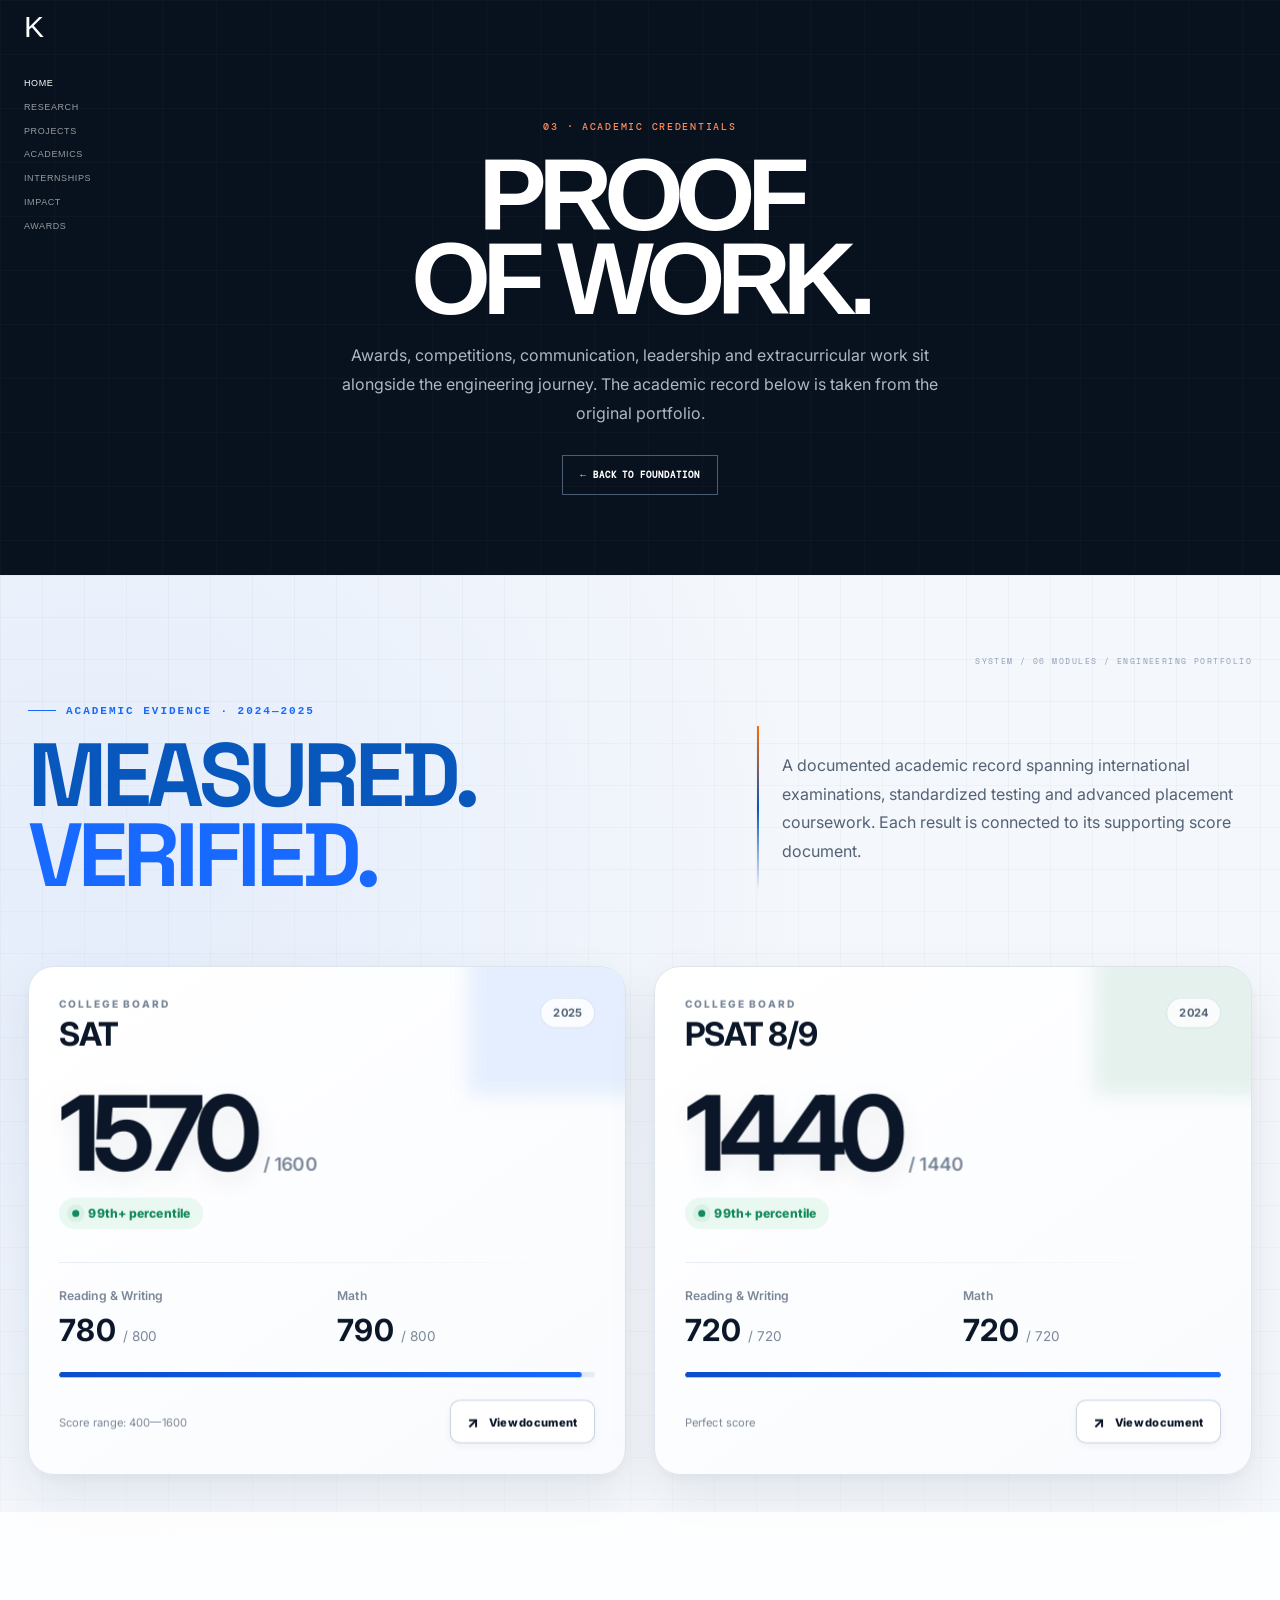
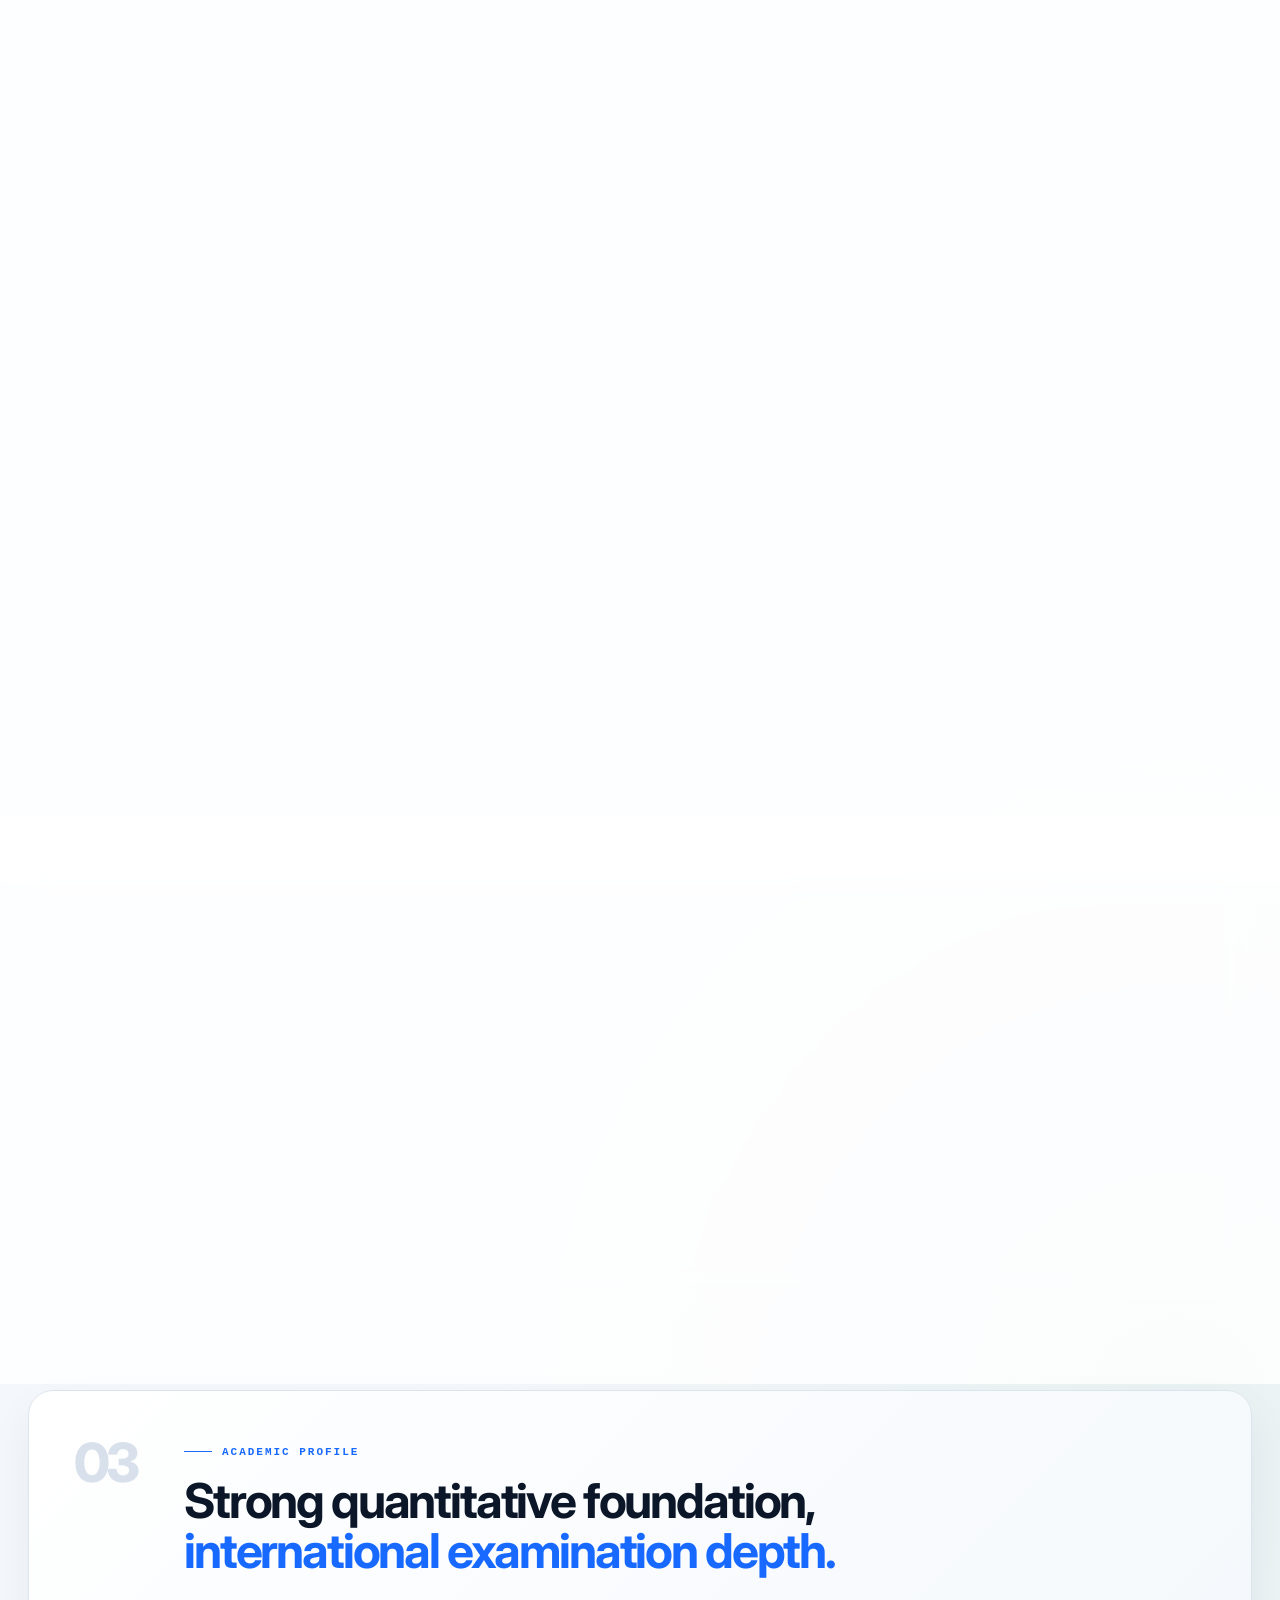
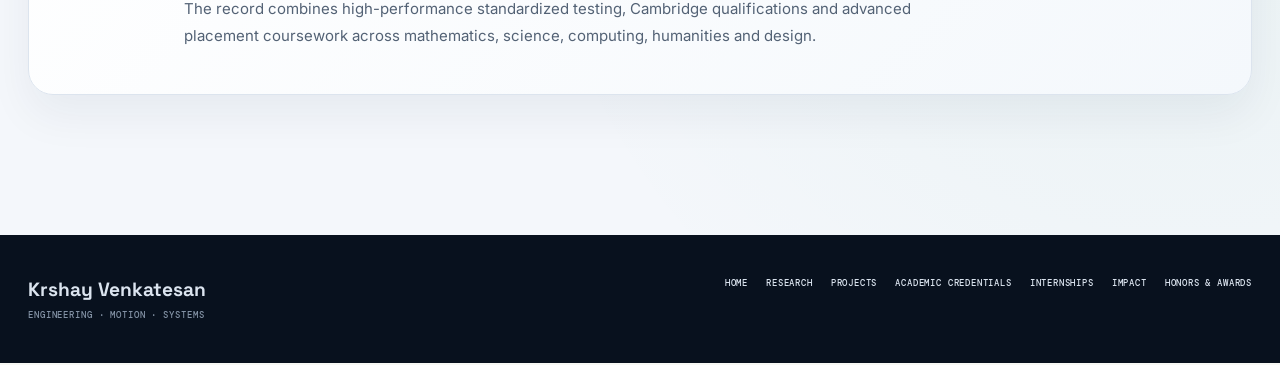
==== academics.html @ c0efdbad "Add files via upload" ====
<!doctype html>
<html lang="en">

<head>
    <meta charset="utf-8">
    <meta name="viewport" content="width=device-width,initial-scale=1">
    <meta name="theme-color" content="#08111e">
    <title>Academic Credentials — Krshay Venkatesan</title>
    <link rel="stylesheet" href="styles.css">
</head>
<style>
    /* =========================================================
   ACADEMIC EVIDENCE — LIGHT THEME ONLY
   Scoped completely to .academic-evidence
========================================================= */

    .academic-evidence {
        --academic-bg: #f4f7fb;
        --academic-surface: #ffffff;
        --academic-surface-2: #f8fafc;
        --academic-border: #dce4ee;
        --academic-border-strong: #c7d3e2;

        --academic-text: #0b1728;
        --academic-text-soft: #536275;
        --academic-text-muted: #7a8798;

        --academic-blue: #1769ff;
        --academic-blue-dark: #0b4dcc;
        --academic-blue-soft: #eaf2ff;

        --academic-green: #138a5b;
        --academic-green-soft: #e9f8f1;

        --academic-shadow:
            0 20px 50px rgba(18, 39, 68, 0.08),
            0 4px 12px rgba(18, 39, 68, 0.04);

        --academic-shadow-hover:
            0 30px 70px rgba(18, 39, 68, 0.14),
            0 10px 24px rgba(18, 39, 68, 0.08);

        position: relative;
        isolation: isolate;
        overflow: hidden;

        background:
            radial-gradient(circle at 8% 10%,
                rgba(23, 105, 255, 0.07),
                transparent 25%),
            radial-gradient(circle at 92% 85%,
                rgba(19, 138, 91, 0.05),
                transparent 25%),
            var(--academic-bg);

        color: var(--academic-text);

        padding: 120px 0 140px;
    }


    /* =========================================================
   BLUEPRINT GRID
========================================================= */

    .academic-evidence::before {
        content: "";
        position: absolute;
        inset: 0;

        background-image:
            linear-gradient(rgba(20, 54, 91, 0.035) 1px,
                transparent 1px),
            linear-gradient(90deg,
                rgba(20, 54, 91, 0.035) 1px,
                transparent 1px);

        background-size: 42px 42px;

        mask-image: linear-gradient(to bottom,
                rgba(0, 0, 0, .9),
                transparent 90%);

        pointer-events: none;
        z-index: -1;
    }


    /* =========================================================
   CONTAINER
========================================================= */

    .academic-evidence .container {
        position: relative;
        z-index: 2;
    }


    /* =========================================================
   SECTION INTRO
========================================================= */

    .academic-evidence .section-intro {
        display: grid;
        grid-template-columns: minmax(0, 1fr) minmax(320px, 0.75fr);
        gap: 70px;

        align-items: end;

        margin-bottom: 70px;
    }

    .academic-evidence .eyebrow {
        display: inline-flex;
        align-items: center;
        gap: 10px;

        margin-bottom: 18px;

        font-size: 11px;
        font-weight: 800;
        letter-spacing: .18em;

        color: var(--academic-blue);
    }

    .academic-evidence .eyebrow::before {
        content: "";
        width: 28px;
        height: 1px;

        background: var(--academic-blue);
    }

    .academic-evidence .section-intro h2 {
        margin: 0;

        color: var(--academic-text);

        font-size: clamp(48px, 7vw, 92px);
        line-height: .9;
        letter-spacing: -.055em;
        font-weight: 800;
    }

    .academic-evidence .section-intro h2 span {
        color: var(--academic-blue);
    }

    .academic-evidence .section-intro>p {
        max-width: 560px;

        margin: 0 0 5px auto;

        color: var(--academic-text-soft);

        font-size: 16px;
        line-height: 1.8;
    }


    /* =========================================================
   FEATURED SCORES
========================================================= */

    .academic-evidence .featured-scores {
        display: grid;
        grid-template-columns: repeat(2, minmax(0, 1fr));
        gap: 28px;

        margin-bottom: 90px;
    }


    /* =========================================================
   SCORE CARD
========================================================= */

    .academic-evidence .score-card {
        position: relative;

        min-height: 440px;
        padding: 34px;

        overflow: hidden;

        background:
            linear-gradient(145deg,
                #ffffff 0%,
                #f9fbfe 100%);

        border: 1px solid var(--academic-border);
        border-radius: 26px;

        box-shadow: var(--academic-shadow);

        transform-style: preserve-3d;

        transition:
            transform .45s cubic-bezier(.2, .8, .2, 1),
            box-shadow .45s ease,
            border-color .3s ease;
    }

    .academic-evidence .score-card:hover {
        transform:
            translateY(-10px) rotateX(2deg) rotateY(-2deg);

        border-color: rgba(23, 105, 255, .35);

        box-shadow: var(--academic-shadow-hover);
    }


    /* =========================================================
   SCORE CARD TOP GLOW
========================================================= */

    .academic-evidence .score-glow {
        position: absolute;

        width: 280px;
        height: 280px;

        top: -150px;
        right: -120px;

        border-radius: 50%;

        background: rgba(23, 105, 255, .10);

        filter: blur(10px);

        pointer-events: none;
    }

    .academic-evidence .score-card--psat .score-glow {
        background: rgba(19, 138, 91, .10);
    }


    /* =========================================================
   SCORE TOP
========================================================= */

    .academic-evidence .score-top {
        position: relative;
        z-index: 2;

        display: flex;
        justify-content: space-between;
        align-items: flex-start;

        margin-bottom: 35px;
    }

    .academic-evidence .score-label {
        display: block;

        margin-bottom: 8px;

        font-size: 10px;
        font-weight: 800;
        letter-spacing: .18em;

        color: var(--academic-text-muted);
    }

    .academic-evidence .score-top h3 {
        margin: 0;

        font-size: 32px;
        line-height: 1;

        letter-spacing: -.04em;

        color: var(--academic-text);
    }

    .academic-evidence .score-year {
        padding: 7px 12px;

        border: 1px solid var(--academic-border);

        border-radius: 999px;

        background: rgba(255, 255, 255, .8);

        color: var(--academic-text-soft);

        font-size: 11px;
        font-weight: 700;
    }


    /* =========================================================
   HERO SCORE
========================================================= */

    .academic-evidence .hero-score {
        display: flex;
        align-items: baseline;
        gap: 8px;

        position: relative;
        z-index: 2;
    }

    .academic-evidence .hero-score strong {
        font-size: clamp(72px, 8vw, 105px);
        line-height: .9;

        letter-spacing: -.07em;

        color: var(--academic-text);

        text-shadow:
            0 8px 25px rgba(18, 39, 68, .08);
    }

    .academic-evidence .hero-score span {
        font-size: 18px;
        font-weight: 600;

        color: var(--academic-text-muted);
    }


    /* =========================================================
   PERCENTILE
========================================================= */

    .academic-evidence .percentile {
        display: inline-flex;
        align-items: center;
        gap: 9px;

        margin-top: 18px;

        padding: 8px 13px;

        border-radius: 999px;

        background: var(--academic-green-soft);

        color: var(--academic-green);

        font-size: 12px;
        font-weight: 800;
    }

    .academic-evidence .pulse-dot {
        width: 7px;
        height: 7px;

        border-radius: 50%;

        background: var(--academic-green);

        box-shadow:
            0 0 0 5px rgba(19, 138, 91, .08);

        animation: academicPulse 2s infinite;
    }

    @keyframes academicPulse {

        0%,
        100% {
            box-shadow:
                0 0 0 4px rgba(19, 138, 91, .08);
        }

        50% {
            box-shadow:
                0 0 0 8px rgba(19, 138, 91, .03);
        }
    }


    /* =========================================================
   DIVIDER
========================================================= */

    .academic-evidence .score-divider {
        height: 1px;

        margin: 32px 0 25px;

        background:
            linear-gradient(90deg,
                var(--academic-border),
                transparent);
    }


    /* =========================================================
   SCORE BREAKDOWN
========================================================= */

    .academic-evidence .score-breakdown {
        display: grid;
        grid-template-columns: repeat(2, 1fr);
        gap: 20px;
    }

    .academic-evidence .metric {
        display: flex;
        align-items: baseline;
        flex-wrap: wrap;
        gap: 7px;
    }

    .academic-evidence .metric span {
        width: 100%;

        margin-bottom: 4px;

        color: var(--academic-text-muted);

        font-size: 12px;
        font-weight: 600;
    }

    .academic-evidence .metric strong {
        font-size: 30px;
        line-height: 1;

        color: var(--academic-text);
    }

    .academic-evidence .metric small {
        color: var(--academic-text-muted);
    }


    /* =========================================================
   PROGRESS
========================================================= */

    .academic-evidence .score-progress {
        height: 5px;

        margin-top: 27px;

        overflow: hidden;

        border-radius: 20px;

        background: #e8edf3;
    }

    .academic-evidence .score-progress span {
        display: block;

        height: 100%;

        border-radius: inherit;

        background:
            linear-gradient(90deg,
                var(--academic-blue-dark),
                var(--academic-blue));

        box-shadow:
            0 0 15px rgba(23, 105, 255, .25);

        transform-origin: left;

        animation: scoreProgress 1.4s cubic-bezier(.2, .8, .2, 1);
    }

    @keyframes scoreProgress {
        from {
            transform: scaleX(0);
        }

        to {
            transform: scaleX(1);
        }
    }


    /* =========================================================
   SCORE FOOTER
========================================================= */

    .academic-evidence .score-footer {
        display: flex;
        align-items: center;
        justify-content: space-between;
        gap: 15px;

        margin-top: 22px;

        color: var(--academic-text-muted);

        font-size: 11px;
    }


    /* =========================================================
   DOCUMENT BUTTON
========================================================= */

    .academic-evidence .document-btn {
        display: inline-flex;
        align-items: center;
        justify-content: center;
        gap: 9px;

        padding: 11px 16px;

        border: 1px solid var(--academic-border-strong);
        border-radius: 10px;

        background: #ffffff;

        color: var(--academic-text);

        text-decoration: none;

        font-size: 11px;
        font-weight: 800;
        letter-spacing: .02em;

        box-shadow:
            0 3px 8px rgba(18, 39, 68, .05);

        transition:
            transform .25s ease,
            background .25s ease,
            color .25s ease,
            border-color .25s ease,
            box-shadow .25s ease;
    }

    .academic-evidence .document-btn:hover {
        transform: translateY(-3px);

        background: var(--academic-blue);

        border-color: var(--academic-blue);

        color: #ffffff;

        box-shadow:
            0 10px 24px rgba(23, 105, 255, .22);
    }

    .academic-evidence .document-btn span {
        font-size: 15px;
    }

    .academic-evidence .document-btn--large {
        padding: 14px 20px;
    }


    /* =========================================================
   ACADEMIC BLOCK
========================================================= */

    .academic-evidence .academic-block {
        margin-top: 70px;

        padding: 42px;

        background: rgba(255, 255, 255, .82);

        border: 1px solid var(--academic-border);

        border-radius: 28px;

        box-shadow:
            0 15px 45px rgba(18, 39, 68, .06);

        backdrop-filter: blur(12px);
    }


    /* =========================================================
   BLOCK HEADING
========================================================= */

    .academic-evidence .block-heading {
        display: flex;
        align-items: center;
        justify-content: space-between;
        gap: 30px;

        margin-bottom: 35px;
    }

    .academic-evidence .block-heading h3 {
        margin: 0;

        color: var(--academic-text);

        font-size: clamp(24px, 3vw, 38px);
        letter-spacing: -.04em;
    }

    .academic-evidence .distinction-badge {
        display: flex;
        align-items: center;
        gap: 10px;

        padding: 10px 15px;

        border-radius: 12px;

        background: #f0f5fb;

        border: 1px solid var(--academic-border);

        color: var(--academic-text);
    }

    .academic-evidence .distinction-badge span {
        color: var(--academic-blue);

        font-size: 10px;
        font-weight: 900;
        letter-spacing: .1em;
    }

    .academic-evidence .distinction-badge strong {
        font-size: 12px;
    }


    /* =========================================================
   IGCSE SUMMARY
========================================================= */

    .academic-evidence .igcse-summary {
        display: grid;
        grid-template-columns: repeat(3, 1fr) auto;
        gap: 15px;

        margin-bottom: 32px;
    }

    .academic-evidence .igcse-stat {
        padding: 22px;

        background: var(--academic-surface-2);

        border: 1px solid var(--academic-border);

        border-radius: 16px;
    }

    .academic-evidence .igcse-stat strong {
        display: block;

        margin-bottom: 6px;

        color: var(--academic-text);

        font-size: 28px;
        letter-spacing: -.04em;
    }

    .academic-evidence .igcse-stat span {
        color: var(--academic-text-muted);

        font-size: 11px;
        font-weight: 700;
    }


    /* =========================================================
   SUBJECT GRID
========================================================= */

    .academic-evidence .subject-grid {
        display: grid;

        grid-template-columns:
            repeat(2, minmax(0, 1fr));

        gap: 13px;
    }


    /* =========================================================
   SUBJECT CARD
========================================================= */

    .academic-evidence .subject-card {
        display: grid;

        grid-template-columns: 42px minmax(0, 1fr) auto;

        align-items: center;

        gap: 18px;

        min-height: 90px;

        padding: 17px 20px;

        background: #ffffff;

        border: 1px solid var(--academic-border);

        border-radius: 15px;

        box-shadow:
            0 4px 12px rgba(18, 39, 68, .035);

        transform-style: preserve-3d;

        transition:
            transform .35s ease,
            border-color .25s ease,
            box-shadow .35s ease;
    }

    .academic-evidence .subject-card:hover {
        transform:
            translateY(-5px) rotateX(2deg);

        border-color: rgba(23, 105, 255, .30);

        box-shadow:
            0 18px 35px rgba(18, 39, 68, .09);
    }

    .academic-evidence .subject-number {
        display: grid;
        place-items: center;

        width: 34px;
        height: 34px;

        border-radius: 10px;

        background: var(--academic-blue-soft);

        color: var(--academic-blue);

        font-size: 10px;
        font-weight: 900;
    }

    .academic-evidence .subject-card small {
        display: block;

        margin-bottom: 4px;

        color: var(--academic-text-muted);

        font-size: 9px;
        font-weight: 700;
        letter-spacing: .1em;
    }

    .academic-evidence .subject-card h4 {
        margin: 0;

        color: var(--academic-text);

        font-size: 14px;
        line-height: 1.35;
    }

    .academic-evidence .subject-card em {
        display: block;

        margin-top: 3px;

        color: var(--academic-text-muted);

        font-size: 10px;
        font-style: normal;
    }

    .academic-evidence .subject-result {
        text-align: right;
    }

    .academic-evidence .subject-result strong {
        display: block;

        color: var(--academic-text);

        font-size: 25px;
        line-height: 1;
    }

    .academic-evidence .subject-result span {
        display: block;

        margin-top: 5px;

        color: var(--academic-green);

        font-size: 11px;
        font-weight: 800;
    }


    /* =========================================================
   IGCSE NOTE
========================================================= */

    .academic-evidence .igcse-note {
        display: flex;
        align-items: center;
        gap: 15px;

        margin-top: 25px;
        padding: 17px 20px;

        border-radius: 14px;

        background: #f4f8fc;

        border: 1px solid var(--academic-border);
    }

    .academic-evidence .igcse-note>span {
        display: grid;
        place-items: center;

        flex: 0 0 30px;

        width: 30px;
        height: 30px;

        border-radius: 50%;

        background: var(--academic-blue);

        color: #ffffff;

        font-weight: 800;
    }

    .academic-evidence .igcse-note p {
        margin: 0;

        color: var(--academic-text-soft);

        font-size: 12px;
        line-height: 1.6;
    }


    /* =========================================================
   AP GRID
========================================================= */

    .academic-evidence .ap-grid {
        display: grid;

        grid-template-columns:
            repeat(3, minmax(0, 1fr));

        gap: 15px;
    }


    /* =========================================================
   AP CARD
========================================================= */

    .academic-evidence .ap-card {
        position: relative;

        display: grid;

        grid-template-columns: 55px 1fr auto;

        align-items: center;

        gap: 15px;

        padding: 22px;

        min-height: 115px;

        background: #ffffff;

        border: 1px solid var(--academic-border);

        border-radius: 17px;

        box-shadow:
            0 6px 15px rgba(18, 39, 68, .04);

        transition:
            transform .35s ease,
            box-shadow .35s ease;
    }

    .academic-evidence .ap-card:hover {
        transform: translateY(-6px);

        box-shadow:
            0 20px 35px rgba(18, 39, 68, .10);
    }

    .academic-evidence .ap-year {
        color: var(--academic-blue);

        font-size: 11px;
        font-weight: 900;
    }

    .academic-evidence .ap-info h4 {
        margin: 0 0 5px;

        color: var(--academic-text);

        font-size: 15px;
    }

    .academic-evidence .ap-info span {
        color: var(--academic-text-muted);

        font-size: 10px;
    }

    .academic-evidence .ap-score {
        display: grid;
        place-items: center;

        width: 48px;
        height: 48px;

        border-radius: 14px;

        background:
            linear-gradient(145deg,
                #edf4ff,
                #ffffff);

        border: 1px solid #d4e2f5;

        color: var(--academic-blue);

        font-size: 24px;

        box-shadow:
            0 6px 15px rgba(23, 105, 255, .08);
    }


    /* =========================================================
   AP SCHOLAR
========================================================= */

    .academic-evidence .ap-scholar {
        display: flex;
        align-items: center;
        gap: 17px;

        margin-top: 22px;
        padding: 20px 22px;

        border-radius: 16px;

        background:
            linear-gradient(90deg,
                #f0f7ff,
                #ffffff);

        border: 1px solid #d8e5f4;
    }

    .academic-evidence .award-icon {
        display: grid;
        place-items: center;

        width: 45px;
        height: 45px;

        border-radius: 13px;

        background: var(--academic-blue);

        color: #ffffff;

        font-size: 20px;

        box-shadow:
            0 8px 20px rgba(23, 105, 255, .20);
    }

    .academic-evidence .ap-scholar div:nth-child(2) {
        flex: 1;
    }

    .academic-evidence .ap-scholar div:nth-child(2) span {
        display: block;

        margin-bottom: 3px;

        color: var(--academic-text-muted);

        font-size: 9px;
        font-weight: 800;
        letter-spacing: .12em;
    }

    .academic-evidence .ap-scholar div:nth-child(2) strong {
        color: var(--academic-text);

        font-size: 17px;
    }


    /* =========================================================
   ACADEMIC PROFILE
========================================================= */

    .academic-evidence .academic-profile {
        display: grid;

        grid-template-columns: 80px 1fr;

        gap: 30px;

        margin-top: 90px;

        padding: 45px;

        background:
            linear-gradient(135deg,
                #ffffff,
                #f4f8fc);

        border: 1px solid var(--academic-border);

        border-radius: 25px;

        box-shadow:
            0 20px 45px rgba(18, 39, 68, .06);
    }

    .academic-evidence .profile-number {
        font-size: 54px;
        line-height: 1;

        font-weight: 800;

        color: #d8e1eb;

        letter-spacing: -.08em;
    }

    .academic-evidence .academic-profile h3 {
        max-width: 800px;

        margin: 0 0 18px;

        color: var(--academic-text);

        font-size: clamp(27px, 4vw, 48px);

        line-height: 1.05;

        letter-spacing: -.045em;
    }

    .academic-evidence .academic-profile h3 span {
        color: var(--academic-blue);
    }

    .academic-evidence .academic-profile p {
        max-width: 760px;

        margin: 0;

        color: var(--academic-text-soft);

        font-size: 15px;
        line-height: 1.8;
    }


    /* =========================================================
   3D TILT SUPPORT
========================================================= */

    .academic-evidence .tilt-card {
        transform-style: preserve-3d;
        perspective: 1000px;
    }

    .academic-evidence .tilt-card>* {
        transform: translateZ(15px);
    }


    /* =========================================================
   REVEAL ANIMATION
========================================================= */

    .academic-evidence .reveal {
        opacity: 0;

        transform:
            translateY(25px);

        transition:
            opacity .7s ease,
            transform .7s cubic-bezier(.2, .8, .2, 1);
    }

    .academic-evidence .reveal.show {
        opacity: 1;

        transform:
            translateY(0);
    }


    /* =========================================================
   TABLET
========================================================= */

    @media (max-width: 1000px) {

        .academic-evidence {
            padding: 90px 0 100px;
        }

        .academic-evidence .section-intro {
            grid-template-columns: 1fr;
            gap: 25px;
        }

        .academic-evidence .section-intro>p {
            margin-left: 0;
        }

        .academic-evidence .featured-scores {
            grid-template-columns: 1fr;
        }

        .academic-evidence .igcse-summary {
            grid-template-columns: repeat(2, 1fr);
        }

        .academic-evidence .igcse-summary .document-btn {
            grid-column: 1 / -1;
            width: fit-content;
        }

        .academic-evidence .ap-grid {
            grid-template-columns: 1fr;
        }
    }


    /* =========================================================
   MOBILE
========================================================= */

    @media (max-width: 680px) {

        .academic-evidence {
            padding: 70px 0 80px;
        }

        .academic-evidence .section-intro {
            margin-bottom: 45px;
        }

        .academic-evidence .section-intro h2 {
            font-size: 52px;
        }

        .academic-evidence .section-intro>p {
            font-size: 14px;
            line-height: 1.7;
        }

        .academic-evidence .score-card {
            min-height: auto;

            padding: 25px;

            border-radius: 20px;
        }

        .academic-evidence .hero-score strong {
            font-size: 72px;
        }

        .academic-evidence .score-breakdown {
            gap: 10px;
        }

        .academic-evidence .metric strong {
            font-size: 25px;
        }

        .academic-evidence .score-footer {
            align-items: flex-start;
            flex-direction: column;
        }

        .academic-evidence .document-btn {
            width: 100%;
        }

        .academic-evidence .academic-block {
            padding: 25px 18px;

            border-radius: 20px;
        }

        .academic-evidence .block-heading {
            align-items: flex-start;
            flex-direction: column;
            gap: 18px;
        }

        .academic-evidence .igcse-summary {
            grid-template-columns: 1fr;
        }

        .academic-evidence .igcse-summary .document-btn {
            grid-column: auto;

            width: 100%;
        }

        .academic-evidence .subject-grid {
            grid-template-columns: 1fr;
        }

        .academic-evidence .subject-card {
            grid-template-columns: 35px 1fr auto;

            gap: 12px;

            padding: 14px;
        }

        .academic-evidence .subject-card h4 {
            font-size: 13px;
        }

        .academic-evidence .ap-card {
            grid-template-columns: 45px 1fr auto;

            padding: 17px;
        }

        .academic-evidence .ap-scholar {
            align-items: flex-start;
            flex-wrap: wrap;
        }

        .academic-evidence .ap-scholar .document-btn {
            width: 100%;
        }

        .academic-evidence .academic-profile {
            grid-template-columns: 1fr;

            gap: 15px;

            margin-top: 60px;

            padding: 28px 22px;
        }

        .academic-evidence .profile-number {
            font-size: 38px;
        }

        .academic-evidence .academic-profile h3 {
            font-size: 30px;
        }
    }


    /* =========================================================
   ACCESSIBILITY
========================================================= */

    @media (prefers-reduced-motion: reduce) {

        .academic-evidence *,
        .academic-evidence *::before,
        .academic-evidence *::after {
            animation-duration: .01ms !important;
            animation-iteration-count: 1 !important;
            transition-duration: .01ms !important;
        }

        .academic-evidence .reveal {
            opacity: 1;
            transform: none;
        }
    }
</style>

<body>
    <header class="site-header">

        <div class="header-inner">

            <!-- BRAND -->
            <a class="brand" href="index.html">

                <span class="brand-mark">
                    K
                </span>

                <span class="brand-divider"></span>

                <span class="brand-info">
                    <strong>Krshay Venkatesan</strong>
                    <small>Engineering · Motion · Systems</small>
                </span>

            </a>


            <!-- NAVIGATION -->
            <nav class="main-nav">

                <a href="index.html" class="active">
                    Home
                </a>

                <a href="research.html">
                    Research
                </a>

                <a href="projects.html">
                    Projects
                </a>

                <a href="academics.html">
                    Academics
                </a>

                <a href="internships.html">
                    Internships
                </a>

                <a href="impact.html">
                    Impact
                </a>

                <a href="awards.html">
                    Awards
                </a>

            </nav>


            <!-- HEADER ACTION -->
            <div class="header-actions">

                <a href="Krshay_Venkatesan_CV.pdf" target="_blank" class="resume-btn">

                    <span>Resume</span>
                    <strong>↗</strong>

                </a>

                <button class="menu-toggle" aria-label="Open navigation"
                    onclick="document.body.classList.toggle('menu-open')">

                    <span></span>
                    <span></span>
                    <span></span>

                </button>

            </div>

        </div>

    </header>
    <main>
        <section class="page-hero">
            <div class="container" style="max-width: 900px; text-align: center; margin-top: -25px;">
                <div class="page-kicker">03 · Academic Credentials</div>
                <h1>Proof<br>of work.</h1>
                <br>
                <p style="max-width: 600px; margin: 0 auto;">Awards, competitions, communication, leadership and extracurricular work sit alongside the
                    engineering journey. The academic record below is taken from the original portfolio.</p><a
                    class="btn back" href="index.html">← Back to foundation</a>
            </div>
        </section>
        <section class="content-section academic-evidence">
            <div class="container">

                <div class="section-intro reveal">
                    <div>
                        <span class="eyebrow">ACADEMIC EVIDENCE · 2024—2025</span>
                        <h2>Measured.<br><span>Verified.</span></h2>
                    </div>

                    <p>
                        A documented academic record spanning international examinations,
                        standardized testing and advanced placement coursework.
                        Each result is connected to its supporting score document.
                    </p>
                </div>


                <!-- =========================================
             FEATURED SCORES
        ========================================== -->

                <div class="featured-scores">

                    <!-- SAT -->
                    <article class="score-card score-card--sat tilt-card reveal">

                        <div class="score-glow"></div>

                        <div class="score-top">
                            <div>
                                <span class="score-label">COLLEGE BOARD</span>
                                <h3>SAT</h3>
                            </div>

                            <span class="score-year">2025</span>
                        </div>

                        <div class="hero-score">
                            <strong>1570</strong>
                            <span>/ 1600</span>
                        </div>

                        <div class="percentile">
                            <span class="pulse-dot"></span>
                            99th+ percentile
                        </div>

                        <div class="score-divider"></div>

                        <div class="score-breakdown">

                            <div class="metric">
                                <span>Reading & Writing</span>
                                <strong>780</strong>
                                <small>/ 800</small>
                            </div>

                            <div class="metric">
                                <span>Math</span>
                                <strong>790</strong>
                                <small>/ 800</small>
                            </div>

                        </div>

                        <div class="score-progress">
                            <span style="width:97.5%"></span>
                        </div>

                        <div class="score-footer">
                            <span>Score range: 400—1600</span>

                            <a href="documents/sat-score-report.pdf" target="_blank" class="document-btn">
                                <span>↗</span>
                                View document
                            </a>
                        </div>

                    </article>


                    <!-- PSAT -->
                    <article class="score-card score-card--psat tilt-card reveal">

                        <div class="score-glow"></div>

                        <div class="score-top">
                            <div>
                                <span class="score-label">COLLEGE BOARD</span>
                                <h3>PSAT 8/9</h3>
                            </div>

                            <span class="score-year">2024</span>
                        </div>

                        <div class="hero-score">
                            <strong>1440</strong>
                            <span>/ 1440</span>
                        </div>

                        <div class="percentile">
                            <span class="pulse-dot"></span>
                            99th+ percentile
                        </div>

                        <div class="score-divider"></div>

                        <div class="score-breakdown">

                            <div class="metric">
                                <span>Reading & Writing</span>
                                <strong>720</strong>
                                <small>/ 720</small>
                            </div>

                            <div class="metric">
                                <span>Math</span>
                                <strong>720</strong>
                                <small>/ 720</small>
                            </div>

                        </div>

                        <div class="score-progress">
                            <span style="width:100%"></span>
                        </div>

                        <div class="score-footer">
                            <span>Perfect score</span>

                            <a href="documents/psat-score-report.pdf" target="_blank" class="document-btn">
                                <span>↗</span>
                                View document
                            </a>
                        </div>

                    </article>

                </div>


                <!-- =========================================
             IGCSE
        ========================================== -->

                <div class="academic-block reveal">

                    <div class="block-heading">

                        <div>
                            <span class="eyebrow">CAMBRIDGE IGCSE</span>
                            <h3>International General Certificate</h3>
                        </div>

                        <div class="distinction-badge">
                            <span>ICE</span>
                            <strong>Distinction</strong>
                        </div>

                    </div>


                    <div class="igcse-summary">

                        <div class="igcse-stat">
                            <strong data-count="9">0</strong>
                            <span>A* grades</span>
                        </div>

                        <div class="igcse-stat">
                            <strong>92—99%</strong>
                            <span>Uniform marks</span>
                        </div>

                        <div class="igcse-stat">
                            <strong>A*</strong>
                            <span>Highest grade</span>
                        </div>

                        <a href="documents/igcse-statement-of-results.pdf" target="_blank"
                            class="document-btn document-btn--large">
                            <span>▣</span>
                            Open IGCSE documents
                        </a>

                    </div>


                    <div class="subject-grid">

                        <div class="subject-card tilt-card">
                            <span class="subject-number">01</span>
                            <div>
                                <small>0549</small>
                                <h4>Hindi as a Second Language</h4>
                            </div>
                            <div class="subject-result">
                                <strong>A*</strong>
                                <span>92%</span>
                            </div>
                        </div>


                        <div class="subject-card tilt-card">
                            <span class="subject-number">02</span>
                            <div>
                                <small>IGCSE</small>
                                <h4>First Language English</h4>
                            </div>
                            <div class="subject-result">
                                <strong>A*</strong>
                                <span>96%</span>
                            </div>
                        </div>


                        <div class="subject-card tilt-card">
                            <span class="subject-number">03</span>
                            <div>
                                <small>IGCSE</small>
                                <h4>History</h4>
                            </div>
                            <div class="subject-result">
                                <strong>A*</strong>
                                <span>95%</span>
                            </div>
                        </div>


                        <div class="subject-card tilt-card">
                            <span class="subject-number">04</span>
                            <div>
                                <small>IGCSE</small>
                                <h4>Economics</h4>
                            </div>
                            <div class="subject-result">
                                <strong>A*</strong>
                                <span>96%</span>
                            </div>
                        </div>


                        <div class="subject-card tilt-card">
                            <span class="subject-number">05</span>
                            <div>
                                <small>IGCSE</small>
                                <h4>Co-ordinated Sciences</h4>
                                <em>Double Award</em>
                            </div>
                            <div class="subject-result">
                                <strong>A*</strong>
                                <span>97%</span>
                            </div>
                        </div>


                        <div class="subject-card tilt-card">
                            <span class="subject-number">06</span>
                            <div>
                                <small>IGCSE</small>
                                <h4>Additional Mathematics</h4>
                            </div>
                            <div class="subject-result">
                                <strong>A*</strong>
                                <span>99%</span>
                            </div>
                        </div>


                        <div class="subject-card tilt-card">
                            <span class="subject-number">07</span>
                            <div>
                                <small>IGCSE</small>
                                <h4>Cambridge International Mathematics</h4>
                            </div>
                            <div class="subject-result">
                                <strong>A*</strong>
                                <span>97%</span>
                            </div>
                        </div>


                        <div class="subject-card tilt-card">
                            <span class="subject-number">08</span>
                            <div>
                                <small>IGCSE</small>
                                <h4>Design & Technology</h4>
                            </div>
                            <div class="subject-result">
                                <strong>A*</strong>
                                <span>93%</span>
                            </div>
                        </div>

                    </div>

                    <div class="igcse-note">
                        <span>+</span>
                        <p>
                            The supplied Cambridge Statement of Results records an
                            <strong>ICE Award Result: Distinction</strong>.
                        </p>
                    </div>

                </div>


                <!-- =========================================
             AP
        ========================================== -->

                <div class="academic-block ap-block reveal">

                    <div class="block-heading">

                        <div>
                            <span class="eyebrow">ADVANCED PLACEMENT</span>
                            <h3>College-level coursework</h3>
                        </div>

                        <a href="documents/ap-score-report.pdf" target="_blank" class="document-btn">
                            <span>↗</span>
                            View AP document
                        </a>

                    </div>


                    <div class="ap-grid">

                        <div class="ap-card tilt-card">

                            <div class="ap-year">2025</div>

                            <div class="ap-info">
                                <h4>Calculus BC</h4>
                                <span>AB Subscore: 5</span>
                            </div>

                            <strong class="ap-score">5</strong>

                        </div>


                        <div class="ap-card tilt-card">

                            <div class="ap-year">2024</div>

                            <div class="ap-info">
                                <h4>Computer Science A</h4>
                                <span>College Board AP</span>
                            </div>

                            <strong class="ap-score">5</strong>

                        </div>


                        <div class="ap-card tilt-card">

                            <div class="ap-year">2024</div>

                            <div class="ap-info">
                                <h4>Precalculus</h4>
                                <span>College Board AP</span>
                            </div>

                            <strong class="ap-score">4</strong>

                        </div>

                    </div>


                    <div class="ap-scholar">

                        <div class="award-icon">✦</div>

                        <div>
                            <span>2025 AWARD</span>
                            <strong>AP Scholar</strong>
                        </div>

                        <a href="documents/ap-score-report.pdf" target="_blank" class="document-btn">
                            View evidence ↗
                        </a>

                    </div>

                </div>


                <!-- =========================================
             ACADEMIC PROFILE
        ========================================== -->

                <div class="academic-profile reveal">

                    <div class="profile-number">03</div>

                    <div>
                        <span class="eyebrow">ACADEMIC PROFILE</span>

                        <h3>
                            Strong quantitative foundation,
                            <span>international examination depth.</span>
                        </h3>

                        <p>
                            The record combines high-performance standardized testing,
                            Cambridge qualifications and advanced placement coursework
                            across mathematics, science, computing, humanities and design.
                        </p>
                    </div>

                </div>

            </div>
        </section>
    </main>
    <footer class="site-footer">
        <div class="container footer-grid">
            <div>
                <div class="footer-title">Krshay Venkatesan</div>
                <div class="footer-meta">Engineering · Motion · Systems</div>
            </div>
            <div class="footer-links"><a href="index.html">Home</a><a href="research.html">Research</a><a
                    href="projects.html">Projects</a><a href="academics.html">Academic Credentials</a><a
                    href="internships.html">Internships</a><a href="impact.html">Impact</a><a href="awards.html">Honors
                    & Awards</a></div>
        </div>
    </footer>
    <script>
        document.addEventListener("DOMContentLoaded", () => {

            /* =========================================
               REVEAL ON SCROLL
            ========================================== */

            const observer = new IntersectionObserver(
                entries => {
                    entries.forEach(entry => {
                        if (entry.isIntersecting) {
                            entry.target.classList.add("show");
                            observer.unobserve(entry.target);
                        }
                    });
                },
                {
                    threshold: 0.08
                }
            );

            document
                .querySelectorAll(".reveal")
                .forEach(element => observer.observe(element));


            /* =========================================
               3D CARD TILT
            ========================================== */

            document.querySelectorAll(".tilt-card").forEach(card => {

                card.addEventListener("mousemove", event => {

                    const rect = card.getBoundingClientRect();

                    const x = event.clientX - rect.left;
                    const y = event.clientY - rect.top;

                    const centerX = rect.width / 2;
                    const centerY = rect.height / 2;

                    const rotateX =
                        ((y - centerY) / centerY) * -4;

                    const rotateY =
                        ((x - centerX) / centerX) * 4;

                    card.style.transform = `
                perspective(1000px)
                rotateX(${rotateX}deg)
                rotateY(${rotateY}deg)
                translateZ(5px)
            `;
                });

                card.addEventListener("mouseleave", () => {

                    card.style.transform = `
                perspective(1000px)
                rotateX(0deg)
                rotateY(0deg)
                translateZ(0)
            `;
                });

            });


            /* =========================================
               NUMBER COUNTER
            ========================================== */

            document.querySelectorAll("[data-count]").forEach(counter => {

                const target = Number(counter.dataset.count);

                let started = false;

                const runCounter = () => {

                    if (started) return;

                    started = true;

                    let current = 0;

                    const duration = 900;
                    const start = performance.now();

                    const update = now => {

                        const progress =
                            Math.min((now - start) / duration, 1);

                        const eased =
                            1 - Math.pow(1 - progress, 3);

                        current =
                            Math.floor(target * eased);

                        counter.textContent = current;

                        if (progress < 1) {
                            requestAnimationFrame(update);
                        } else {
                            counter.textContent = target;
                        }
                    };

                    requestAnimationFrame(update);
                };

                const counterObserver =
                    new IntersectionObserver(entries => {

                        entries.forEach(entry => {

                            if (entry.isIntersecting) {
                                runCounter();
                                counterObserver.disconnect();
                            }

                        });

                    });

                counterObserver.observe(counter);
            });


            /* =========================================
               DOCUMENT BUTTON MICRO INTERACTION
            ========================================== */

            document.querySelectorAll(".document-btn").forEach(button => {

                button.addEventListener("mouseenter", () => {
                    button.style.transform =
                        "translateY(-2px) scale(1.02)";
                });

                button.addEventListener("mouseleave", () => {
                    button.style.transform =
                        "translateY(0) scale(1)";
                });

            });

        });
    </script>
    <script src="header.js"></script>
</body>

</html>
---- styles.css ----
@import url('https://fonts.googleapis.com/css2?family=Caveat:wght@500;600&family=DM+Mono:wght@400;500&family=Inter:wght@400;500;600;700;800&family=Space+Grotesk:wght@500;600;700&display=swap');
@import url('https://fonts.googleapis.com/css2?family=Space+Mono&family=Syncopate:wght@700&display=swap');

:root {
    --ink: #0b1728;
    --blue: #1547a8;
    --blue2: #2b6bd8;
    --paper: #f7f8f4;
    --grid: #dbe5f2;
    --orange: #e85a20;
    --muted: #66758a;
    --line: #c7d3e2;
    --max: 1320px;
    --mono: 'DM Mono', monospace;
    --display: 'Space Grotesk', sans-serif;
    --sans: 'Inter', sans-serif;
    --hand: 'Caveat', cursive;
    --bp-blue: #0047ab;
    --bp-soft: #f0f7ff;
    --bp-grid: rgba(0, 71, 171, 0.1);
}

* {
    box-sizing: border-box;
    margin: 0;
    padding: 0
}

html {
    scroll-behavior: smooth
}

body {
    font-family: var(--sans);
    background: var(--paper);
    color: var(--ink);
    overflow-x: hidden
}

a {
    color: inherit;
    text-decoration: none
}

img {
    max-width: 100%;
    display: block
}

.container {
    width: min(var(--max), calc(100% - 56px));
    margin: auto
}

.mono {
    font-family: var(--mono)
}

.hand {
    font-family: var(--hand)
}

body:before {
    content: '';
    position: fixed;
    inset: 0;
    pointer-events: none;
    opacity: .35;
    background-image: linear-gradient(rgba(21, 71, 168, .035) 1px, transparent 1px), linear-gradient(90deg, rgba(21, 71, 168, .035) 1px, transparent 1px);
    background-size: 32px 32px;
    z-index: -1
}

.nav {
    position: fixed;
    z-index: 50;
    left: 0;
    right: 0;
    top: 0;
    height: 74px;
    display: flex;
    align-items: center;
    justify-content: space-between;
    padding: 0 28px;
    background: rgba(247, 248, 244, .86);
    backdrop-filter: blur(16px);
    border-bottom: 1px solid #cbd6e3
}

.brand {
    display: flex;
    align-items: center;
    gap: 13px
}

.logo {
    font: 700 1.8rem var(--display);
    letter-spacing: -.09em
}

.brand-line {
    width: 1px;
    height: 30px;
    background: #aebdce
}

.brand-text strong {
    display: block;
    font: 700 .86rem var(--display);
    letter-spacing: .08em;
    text-transform: uppercase
}

.brand-text span {
    display: block;
    margin-top: 3px;
    color: #708097;
    font: 500 .52rem var(--mono);
    letter-spacing: .12em;
    text-transform: uppercase
}

.navlinks {
    display: flex;
    gap: 24px;
    list-style: none;
    font: 500 .58rem var(--mono);
    letter-spacing: .1em;
    text-transform: uppercase
}

.navlinks a {
    color: #536277
}

.navlinks a:hover {
    color: var(--orange)
}

.nav-cta {
    border: 1px solid #9eafc3;
    padding: 10px 13px;
    font: 500 .58rem var(--mono);
    letter-spacing: .1em;
    text-transform: uppercase
}

.menu {
    display: none;
    border: 0;
    background: none;
    font-size: 1.4rem
}

.hero {
    min-height: 100vh;
    padding-top: 44px;
    position: relative;
    display: flex;
    align-items: center;
    overflow: hidden;
    background: #05080d;
    color: white
}


.hero-grid {
    position: absolute;
    inset: 0;
    background-image: linear-gradient(rgba(255, 255, 255, .045) 1px, transparent 1px), linear-gradient(90deg, rgba(255, 255, 255, .045) 1px, transparent 1px);
    background-size: 70px 70px;
    mask-image: linear-gradient(90deg, #000, transparent 92%)
}

.hero-content {
    position: relative;
    z-index: 2;
    padding: 88px 0 145px
}

.eyebrow {
    font: 500 .63rem var(--mono);
    letter-spacing: .18em;
    text-transform: uppercase;
    color: #b7c1ce;
    margin-bottom: 24px
}

.hero h1 {
    font: 800 clamp(4rem, 6.8vw, 7.2rem)/.78 var(--display);
    letter-spacing: -.09em;
    text-transform: uppercase
}

.hero h1 span {
    display: block
}

.rule {
    width: 220px;
    height: 2px;
    background: var(--orange);
    margin: 32px 0 22px
}

.tagline {
    font: 500 clamp(1rem, 1.6vw, 1.35rem)/1.6 var(--mono);
    letter-spacing: .12em;
    text-transform: uppercase
}

.tagline b {
    color: #ff8a55
}

.hero-intro {
    max-width: 620px;
    color: #c4ccd6;
    line-height: 1.85;
    font-size: .92rem;
    margin-top: 22px
}

.hero-actions {
    display: flex;
    gap: 10px;
    flex-wrap: wrap;
    margin-top: 28px
}

.btn {
    display: inline-flex;
    align-items: center;
    gap: 9px;
    padding: 13px 17px;
    border: 1px solid #aab8c8;
    font: 600 .59rem var(--mono);
    letter-spacing: .1em;
    text-transform: uppercase;
    transition: .25s
}

.btn:hover {
    transform: translateY(-2px);
    border-color: var(--orange)
}

.btn.primary {
    background: var(--orange);
    border-color: var(--orange);
    color: #fff
}

.hero-note {
    position: absolute;
    right: 5%;
    bottom: 19%;
    z-index: 2;
    width: 250px;
    padding: 14px 16px;
    background: #f7f8f4;
    color: #17345e;
    border: 1px solid #c2cedc;
    box-shadow: 8px 8px 0 rgba(0, 0, 0, .38);
    transform: rotate(-4deg);
    font: 600 1.35rem var(--hand)
}

.hero-note small {
    display: block;
    margin-top: 8px;
    font: 500 .53rem var(--mono);
    letter-spacing: .12em;
    text-transform: uppercase;
    color: #6a7890
}

.hero-stats {
    position: absolute;
    left: 0;
    right: 0;
    bottom: 0;
    z-index: 3;
    display: grid;
    grid-template-columns: repeat(6, 1fr);
    background: rgba(247, 248, 244, .92);
    color: var(--ink);
    border-top: 1px solid #c4d0df;
    backdrop-filter: blur(12px)
}

.hero-stat {
    padding: 16px 18px;
    border-right: 1px solid #d3dce7
}

.hero-stat:last-child {
    border-right: 0
}

.hero-stat strong {
    display: block;
    font: 700 1.35rem var(--display)
}

.hero-stat span {
    display: block;
    margin-top: 3px;
    color: #6f7d90;
    font: 500 .5rem var(--mono);
    letter-spacing: .08em;
    text-transform: uppercase
}

.marquee {
    background: var(--blue);
    color: #fff;
    overflow: hidden;
    white-space: nowrap;
    border-block: 1px solid #123b8c
}

.marquee-track {
    display: inline-flex;
    gap: 36px;
    padding: 12px 0;
    font: 700 .62rem var(--mono);
    letter-spacing: .17em;
    text-transform: uppercase;
    animation: marquee 22s linear infinite
}

@keyframes marquee {
    to {
        transform: translateX(-50%)
    }
}

.foundation {
    padding: 95px 0 120px;
    background: #fff
}

.section-intro {
    display: flex;
    justify-content: space-between;
    align-items: end;
    gap: 40px;
    margin-bottom: 45px
}

.section-intro h2 {
    font: 700 clamp(3rem, 6.5vw, 6.5rem)/.85 var(--display);
    letter-spacing: -.07em;
    text-transform: uppercase;
    color: #102f67
}

.section-intro p {
    max-width: 430px;
    color: #607088;
    line-height: 1.8;
    font-size: .85rem
}

.six-grid {
    display: grid;
    grid-template-columns: repeat(3, 1fr);
    border: 1px solid var(--line);
    background: #fff
}
 
.topic-card {
    min-height: 300px;
    padding: 26px;
    position: relative;
    border-right: 1px solid var(--line);
    border-bottom: 1px solid var(--line);
    overflow: hidden;
    transition: .3s;
    background: rgba(255, 255, 255, .9)
}

.topic-card:nth-child(3n) {
    border-right: 0
}

.topic-card:nth-child(n+4) {
    border-bottom: 0
}

.topic-card:before {
    content: '';
    position: absolute;
    width: 170px;
    height: 170px;
    border: 1px solid #1547a81c;
    border-radius: 50%;
    right: -65px;
    bottom: -65px
}

.topic-card:hover {
    background: #f5f8fc;
    transform: translateY(-5px);
    box-shadow: 0 15px 35px rgba(17, 49, 93, .08)
}

.topic-num {
    font: 500 .58rem var(--mono);
    letter-spacing: .14em;
    color: var(--orange)
}

.topic-icon {
    font-size: 2rem;
    margin: 30px 0 24px
}

.topic-card h3 {
    font: 700 1.45rem var(--display);
    letter-spacing: -.03em;
    text-transform: uppercase;
    color: #102f67
}

.topic-card p {
    color: #637187;
    font-size: .77rem;
    line-height: 1.75;
    margin-top: 10px;
    max-width: 330px
}

.topic-link {
    position: absolute;
    left: 26px;
    bottom: 24px;
    font: 600 .57rem var(--mono);
    letter-spacing: .1em;
    text-transform: uppercase;
    color: var(--blue)
}

.site-footer {
    background: #08111e;
    color: #dbe4ef;
    padding: 42px 0
}

.footer-grid {
    display: flex;
    justify-content: space-between;
    gap: 30px
}

.footer-title {
    font: 700 1.2rem var(--display)
}

.footer-meta {
    font: 500 .55rem var(--mono);
    letter-spacing: .1em;
    text-transform: uppercase;
    color: #8392a5;
    margin-top: 7px
}

.footer-links {
    display: flex;
    gap: 18px;
    flex-wrap: wrap;
    font: 500 .57rem var(--mono);
    letter-spacing: .09em;
    text-transform: uppercase
}

.footer-links a:hover {
    color: #ff7a43
}

.page-hero {
    padding: 145px 0 80px;
    background: #08111e;
    color: #fff;
    position: relative;
    overflow: hidden
}

.page-hero:after {
    content: '';
    position: absolute;
    inset: 0;
    background-image: linear-gradient(rgba(255, 255, 255, .035) 1px, transparent 1px), linear-gradient(90deg, rgba(255, 255, 255, .035) 1px, transparent 1px);
    background-size: 54px 54px;
    opacity: .6
}

.page-hero .container {
    position: relative;
    z-index: 2
}

.page-kicker {
    font: 500 .6rem var(--mono);
    letter-spacing: .18em;
    text-transform: uppercase;
    color: #ff8a55;
    margin-bottom: 20px
}

.page-hero h1 {
    font-family: Arial, Helvetica, sans-serif !important;
    font: 700 clamp(3.5rem, 8vw, 8rem)/.82 var(--display);
    letter-spacing: -.08em;
    text-transform: uppercase
}

.page-hero p {
    max-width: 650px;
    color: #aeb8c5;
    line-height: 1.8;
    margin-top: 25px
}

.back {
    display: inline-flex;
    margin-top: 28px;
    color: #fff;
    border-color: #4c5d73
}

.content-section {
    padding: 90px 0
}

.content-section.light {
    background: #f4f8ff
}

.content-section.paper {
    background: #fff
}

.content-section h2 {
    font: 700 clamp(2.6rem, 5vw, 5.5rem)/.86 var(--display);
    letter-spacing: -.07em;
    text-transform: uppercase;
    color: #102f67;
    margin-bottom: 35px
}

.research-list {
    display: grid;
    gap: 2px
}

.research-item {
    display: grid;
    grid-template-columns: 120px 1fr 120px;
    gap: 28px;
    padding: 28px;
    border: 1px solid #d4dde8;
    background: #fff
}

.research-year {
    font: 500 .62rem var(--mono);
    color: #75839a
}

.research-venue {
    font: 500 .58rem var(--mono);
    color: var(--orange);
    letter-spacing: .12em;
    text-transform: uppercase;
    margin-bottom: 8px
}

.research-item h3 {
    font: 600 1.25rem var(--display);
    margin-bottom: 8px
}

.research-item p {
    color: #617087;
    font-size: .8rem;
    line-height: 1.75
}

.research-mentor {
    font-size: .68rem;
    color: #7b8798;
    font-style: italic;
    margin-top: 9px
}

.status {
    justify-self: end;
    align-self: start;
    padding: 7px 9px;
    border: 1px solid #9bb0cc;
    font: 500 .55rem var(--mono);
    letter-spacing: .08em;
    text-transform: uppercase;
    color: var(--blue)
}

.project-list {
    display: grid;
    grid-template-columns: repeat(2, 1fr);
    gap: 18px
}

.project-card,
.impact-card,
.academic-card,
.award-card,
.intern-card {
    background: #fff;
    border: 1px solid #c9d5e3;
    padding: 26px;
    position: relative
}

.project-card h3,
.impact-card h3,
.academic-card h3 {
    font: 700 1.3rem var(--display);
    text-transform: uppercase;
    color: #123a77
}

.project-label {
    font: 500 .57rem var(--mono);
    color: var(--blue);
    letter-spacing: .12em;
    text-transform: uppercase
}

.project-card p,
.impact-card p {
    color: #56677e;
    font-size: .79rem;
    line-height: 1.8;
    margin-top: 13px
}

.tech {
    display: flex;
    gap: 6px;
    flex-wrap: wrap;
    margin-top: 18px
}

.tech span,
.skill {
    padding: 6px 8px;
    border: 1px solid #b9c8db;
    color: #315b9b;
    font: 500 .52rem var(--mono);
    text-transform: uppercase
}

.academic-grid {
    display: grid;
    grid-template-columns: 1fr 1fr;
    gap: 18px
}

.score-row {
    display: flex;
    justify-content: space-between;
    gap: 15px;
    padding: 10px 0;
    border-bottom: 1px solid #e3e8ee;
    font-size: .77rem;
    color: #536278
}

.score {
    font: 500 .58rem var(--mono);
    color: #163e7c;
    background: #edf3fc;
    padding: 4px 7px
}

.skills {
    display: flex;
    gap: 7px;
    flex-wrap: wrap;
    margin-top: 18px;
    padding: 24px;
    border: 1px solid #c9d5e3;
    background: #fff
}

.awards-grid {
    display: grid;
    grid-template-columns: repeat(3, 1fr);
    gap: 14px
}

.award-card {
    min-height: 155px
}

.award-medal {
    font-size: 1.5rem
}

.award-card h3 {
    font: 600 .9rem/1.3 var(--display);
    color: #173d77;
    margin: 8px 0
}

.award-card p {
    font: 500 .55rem var(--mono);
    letter-spacing: .06em;
    text-transform: uppercase;
    color: #a26e20
}

.timeline {
    border-top: 1px solid #d3dde8
}

.intern-card {
    display: grid;
    grid-template-columns: 190px 1fr;
    gap: 35px;
    border-width: 0 0 1px
}

.intern-meta {
    font: 500 .6rem var(--mono);
    color: var(--orange);
    letter-spacing: .08em;
    text-transform: uppercase
}

.intern-org {
    color: #7b899c;
    margin-top: 7px
}

.intern-card h3 {
    font: 600 1.35rem var(--display);
    text-transform: uppercase;
    margin-bottom: 9px
}

.intern-card p,
.intern-card li {
    color: #5d6c81;
    font-size: .79rem;
    line-height: 1.75
}

.intern-card ul {
    padding-left: 18px;
    margin-top: 9px
}

.impact-grid {
    display: grid;
    grid-template-columns: 1fr 1fr;
    gap: 18px
}

.impact-top {
    display: flex;
    gap: 13px;
    align-items: center;
    padding-bottom: 18px;
    border-bottom: 1px solid #dfe6ee
}

.impact-icon {
    width: 45px;
    height: 45px;
    border-radius: 50%;
    background: #123a77;
    color: #fff;
    display: grid;
    place-items: center
}

.impact-quote {
    font: 600 1.45rem/1.3 var(--hand);
    color: #1b4b93;
    border-left: 3px solid var(--orange);
    padding-left: 13px;
    margin: 18px 0
}

.impact-stats {
    display: grid;
    grid-template-columns: repeat(3, 1fr);
    margin: 22px -26px -26px;
    border-top: 1px solid #dfe6ee
}

.impact-stat {
    text-align: center;
    padding: 17px;
    border-right: 1px solid #dfe6ee
}

.impact-stat:last-child {
    border-right: 0
}

.impact-stat strong {
    display: block;
    font: 700 1.45rem var(--display);
    color: #103670
}

.impact-stat span {
    display: block;
    margin-top: 3px;
    font: 500 .5rem var(--mono);
    letter-spacing: .08em;
    text-transform: uppercase;
    color: #7b8798
}

.quote {
    margin-top: 25px;
    padding: 22px;
    border: 1px dashed #9fb2c9;
    background: #f3f7fb;
    color: #244b87;
    font: 600 1.5rem var(--hand)
}

.reveal {
    opacity: 0;
    transform: translateY(18px);
    transition: .7s ease
}

.reveal.show {
    opacity: 1;
    transform: none
}

/* =========================================================
   ENGINEERING FIELD NOTES
   PREMIUM 3D BLUEPRINT SYSTEM
========================================================= */

:root {

    --bp-blue: #0755c9;
    --bp-blue-light: #3c8cff;
    --bp-blue-dark: #062d70;

    --bp-orange: #ff641f;

    --bp-ink: #10213d;
    --bp-muted: #64748b;

    --bp-paper: #f8faf7;

    --bp-grid: rgba(22, 86, 170, .12);

    --bp-border: rgba(21, 89, 214, .28);

    --bp-shadow:
        0 25px 70px rgba(11, 49, 100, .13);

    --bp-font:
        "Inter",
        "Arial",
        sans-serif;

    --bp-display:
        "Space Grotesk",
        "Arial",
        sans-serif;

    --bp-mono:
        "IBM Plex Mono",
        monospace;

    --bp-hand:
        "Caveat",
        cursive;
}


/* =========================================================
   MAIN SECTION
========================================================= */

.blueprint-container {

    position: relative;

    min-height: 100vh;

    width: 100%;

    overflow: hidden;

    display: flex;

    align-items: center;

    justify-content: center;

    background-color: var(--bp-paper);

    background-image:

        linear-gradient(var(--bp-grid) 1px,
            transparent 1px),

        linear-gradient(90deg,
            var(--bp-grid) 1px,
            transparent 1px),

        radial-gradient(circle at 65% 50%,
            rgba(41, 108, 215, .09),
            transparent 35%);

    background-size:
        40px 40px,
        40px 40px,
        100% 100%;

    perspective: 1600px;

    font-family: var(--bp-font);

    color: var(--bp-ink);
}


/* =========================================================
   BLUEPRINT PAPER GRAIN
========================================================= */

.blueprint-container::before {

    content: "";

    position: absolute;

    inset: 0;

    pointer-events: none;

    opacity: .3;

    background-image:
        radial-gradient(rgba(0, 0, 0, .05) 1px,
            transparent 1px);

    background-size: 5px 5px;

    mix-blend-mode: multiply;
}


/* =========================================================
   BLUEPRINT STAGE
========================================================= */

.blueprint-stage {

    position: relative;

    width: min(1500px, 96vw);

    height: min(850px, 94vh);

    transform-style: preserve-3d;

    isolation: isolate;
}


/* =========================================================
   TECHNICAL CORNER LABELS
========================================================= */

.technical-label {

    position: absolute;

    z-index: 50;

    font-family: var(--bp-mono);

    font-size: 8px;

    line-height: 1.5;

    letter-spacing: .16em;

    color: var(--bp-blue);

    opacity: .7;
}


.label-top-left {

    top: 22px;

    left: 25px;
}


.label-top-right {

    top: 22px;

    right: 25px;

    text-align: right;
}


.label-bottom-left {

    bottom: 20px;

    left: 25px;
}


.label-bottom-right {

    bottom: 20px;

    right: 25px;
}


/* =========================================================
   BLUE GLOW
========================================================= */

.bp-glow {

    position: absolute;

    width: 400px;

    height: 400px;

    border-radius: 50%;

    pointer-events: none;

    filter: blur(100px);

    opacity: .12;
}


.bp-glow-1 {

    left: 42%;

    top: 25%;

    background: var(--bp-blue);
}


.bp-glow-2 {

    right: 5%;

    bottom: 0;

    background: var(--bp-orange);
}


/* =========================================================
   SIDEBAR
========================================================= */

.sidebar {

    position: absolute;

    z-index: 20;

    left: 0;

    top: 50%;

    width: 34%;

    max-width: 490px;

    transform:
        translateY(-50%) translateZ(30px);
}


/* =========================================================
   EYEBROW
========================================================= */

.eyebrow-wrap {

    display: flex;

    align-items: center;

    gap: 12px;

    margin-bottom: 25px;
}


.eyebrow {

    font-family: var(--bp-mono);

    font-size: 11px;

    letter-spacing: .18em;

    text-transform: uppercase;

    font-weight: 600;
}

/* =========================================================
   HEADLINE
========================================================= */

.main-headline {

    margin: 0;

    font-family: var(--bp-display);

    font-size: clamp(30px,
            3.1vw,
            55px);

    line-height: .98;

    font-weight: 800;

    letter-spacing: -.045em;

    text-transform: uppercase;

    color: var(--bp-blue);

    text-wrap: balance;
}


.main-headline span {

    position: relative;

    color: var(--bp-ink);
}


/* Orange engineering accent */



/* =========================================================
   HEADLINE RULE
========================================================= */

.headline-rule {

    width: 100%;

    height: 1px;

    margin: 28px 0;

    background:
        linear-gradient(90deg,
            var(--bp-blue),
            rgba(21, 89, 214, .1),
            transparent);
}


/* =========================================================
   QUOTE
========================================================= */

.quote-box {

    position: relative;

    padding: 18px 20px 18px 25px;

    border-left: 3px solid var(--bp-blue);

    background:
        linear-gradient(90deg,
            rgba(255, 255, 255, .85),
            rgba(255, 255, 255, .15));

    backdrop-filter: blur(8px);

    box-shadow:
        10px 15px 40px rgba(20, 60, 110, .06);

    font-family: var(--bp-hand);

    font-size: 21px;

    line-height: 1.35;

    color: #26364e;
}


.quote-mark {

    position: absolute;

    left: -13px;

    top: -22px;

    width: 28px;

    height: 28px;

    display: flex;

    align-items: center;

    justify-content: center;

    background: var(--bp-blue);

    color: white;

    border-radius: 50%;

    font-family: Georgia, serif;

    font-size: 22px;
}


.quote-text {

    transform: rotate(-1deg);
}


.signature {

    display: block;

    margin-top: 12px;

    font-family: var(--bp-hand);

    font-size: 25px;

    font-weight: bold;

    color: var(--bp-blue);

    text-decoration: underline;

    text-decoration-thickness: 1px;
}


/* =========================================================
   SIDEBAR META
========================================================= */

.sidebar-meta {

    display: flex;

    align-items: center;

    gap: 10px;

    margin-top: 30px;

    font-family: var(--bp-mono);

    font-size: 8px;

    letter-spacing: .12em;

    color: var(--bp-muted);
}


/* =========================================================
   SVG CONNECTIONS
========================================================= */

.connections {

    position: absolute;

    inset: 0;

    width: 100%;

    height: 100%;

    pointer-events: none;

    z-index: 2;
}


.connection-line {

    stroke: url(#lineGradient);

    stroke-width: 1;

    stroke-dasharray: 4 6;

    opacity: .5;

    vector-effect: non-scaling-stroke;

    filter: url(#lineGlow);

    animation:
        linePulse 4s ease-in-out infinite;
}


@keyframes linePulse {

    0%,
    100% {
        opacity: .25;
    }

    50% {
        opacity: .75;
    }
}


/* =========================================================
   MOTION HUB
========================================================= */

.motion-hub {

    position: absolute;

    left: 64%;

    top: 47%;

    width: 200px;

    height: 200px;

    transform:
        translate(-50%, -50%) translateZ(80px);

    z-index: 15;

    transform-style: preserve-3d;
}


/* Outer rotating orbit */

.hub-orbit {

    position: absolute;

    inset: -18px;

    border-radius: 50%;

    border: 1px solid rgba(21, 89, 214, .18);

    transform-style: preserve-3d;
}


.orbit-1 {

    animation:
        orbitRotate 16s linear infinite;
}


.orbit-2 {

    inset: -35px;

    border-style: dashed;

    border-color:
        rgba(255, 100, 31, .18);

    animation:
        orbitRotateReverse 22s linear infinite;
}


@keyframes orbitRotate {

    from {
        transform: rotateZ(0deg);
    }

    to {
        transform: rotateZ(360deg);
    }
}


@keyframes orbitRotateReverse {

    from {
        transform: rotateZ(360deg);
    }

    to {
        transform: rotateZ(0deg);
    }
}


/* Hub */

.hub-circle {

    width: 100%;

    height: 100%;

    border-radius: 50%;

    padding: 5px;

    background:
        linear-gradient(135deg,
            rgba(255, 255, 255, .98),
            rgba(241, 247, 255, .94));

    border:
        2px dashed var(--bp-blue);

    box-shadow:

        0 25px 70px rgba(15, 60, 120, .15),

        inset 0 0 30px rgba(21, 89, 214, .05);

    transform-style: preserve-3d;

    transition:
        transform .5s ease,
        box-shadow .5s ease;
}


.motion-hub:hover .hub-circle {

    transform:
        translateZ(30px) rotateX(4deg) rotateY(-4deg);

    box-shadow:

        0 35px 90px rgba(21, 89, 214, .22),

        0 0 40px rgba(21, 89, 214, .12),

        inset 0 0 30px rgba(21, 89, 214, .08);
}


.hub-inner {

    width: 100%;

    height: 100%;

    display: flex;

    flex-direction: column;

    align-items: center;

    justify-content: center;

    text-align: center;
}


.hub-kicker {

    font-family: var(--bp-mono);

    font-size: 8px;

    letter-spacing: .2em;

    color: var(--bp-orange);

    margin-bottom: 12px;
}


.hub-circle h2 {

    margin: 0;

    font-family: var(--bp-display);

    font-size: 35px;

    letter-spacing: .08em;

    color: var(--bp-ink);
}


.hub-line {

    width: 45px;

    height: 2px;

    margin: 10px 0;

    background: var(--bp-orange);
}


.hub-circle p {

    margin: 0;

    max-width: 160px;

    font-family: var(--bp-hand);

    font-size: 16px;

    line-height: 1.2;

    color: #53657e;
}


.hub-coordinates {

    margin-top: 18px;

    font-family: var(--bp-mono);

    font-size: 7px;

    letter-spacing: .2em;

    color: var(--bp-blue);

    opacity: .6;
}


/* =========================================================
   NODES
========================================================= */

.node {

    position: absolute;

    z-index: 10;

    display: flex;

    flex-direction: column;

    gap: 8px;

    width: 210px;

    cursor: pointer;

    transform-style: preserve-3d;

    transition:
        transform .5s cubic-bezier(.2, .8, .2, 1),
        filter .5s ease;
}


/* =========================================================
   NODE NUMBER
========================================================= */

.node-number {

    position: absolute;

    left: -22px;

    top: -22px;

    width: 27px;

    height: 27px;

    border-radius: 50%;

    display: flex;

    align-items: center;

    justify-content: center;

    background: white;

    border: 1px solid var(--bp-border);

    color: var(--bp-blue);

    font-family: var(--bp-mono);

    font-size: 8px;

    box-shadow:
        0 8px 20px rgba(20, 70, 130, .1);

    z-index: 10;
}


/* =========================================================
   IMAGE 3D CARD
========================================================= */

.node-image-wrap {

    position: relative;

    width: 145px;

    height: 100px;

    display: flex;

    align-items: center;

    justify-content: center;

    background:
        linear-gradient(135deg,
            rgba(255, 255, 255, .9),
            rgba(235, 243, 253, .5));

    border:
        1px solid rgba(21, 89, 214, .15);

    box-shadow:

        8px 12px 25px rgba(20, 65, 120, .09),

        inset 0 0 20px rgba(255, 255, 255, .7);

    backdrop-filter: blur(5px);

    transform:
        perspective(700px) rotateX(4deg) rotateY(-4deg) translateZ(20px);

    transform-style: preserve-3d;

    transition:
        transform .5s cubic-bezier(.2, .8, .2, 1),
        box-shadow .5s ease;
}


.node-image-wrap img {

    width: 100%;

    height: 100%;

    object-fit: contain;

    padding: 8px;

    display: block;

    position: relative;

    z-index: 3;

    transition:
        transform .5s ease,
        filter .5s ease;
}


/* Image glow */

.node-image-glow {

    position: absolute;

    inset: 20%;

    border-radius: 50%;

    background: var(--bp-blue);

    filter: blur(30px);

    opacity: .08;

    z-index: 0;
}


/* =========================================================
   CORNER MARKERS
========================================================= */

.image-corner {

    position: absolute;

    width: 10px;

    height: 10px;

    border-color: var(--bp-blue);

    z-index: 5;
}


.corner-tl {

    top: 5px;

    left: 5px;

    border-top: 1px solid;

    border-left: 1px solid;
}


.corner-br {

    bottom: 5px;

    right: 5px;

    border-bottom: 1px solid;

    border-right: 1px solid;
}


/* =========================================================
   NODE TEXT
========================================================= */

.txt {

    position: relative;

    padding-left: 10px;

    border-left: 2px solid rgba(21, 89, 214, .15);

    transition:
        border-color .4s ease;
}


.node-category {

    display: block;

    margin-bottom: 4px;

    font-family: var(--bp-mono);

    font-size: 7px;

    letter-spacing: .13em;

    color: var(--bp-orange);

    font-weight: 600;
}


.node h3 {

    margin: 0;

    font-family: var(--bp-display);

    font-size: 14px;

    line-height: 1.1;

    letter-spacing: -.02em;

    color: var(--bp-ink);
}


.node p {

    margin: 5px 0 0;

    font-size: 10px;

    line-height: 1.4;

    color: var(--bp-muted);
}


.node-action {

    display: inline-block;

    margin-top: 7px;

    font-family: var(--bp-mono);

    font-size: 7px;

    letter-spacing: .1em;

    color: var(--bp-blue);

    opacity: 0;

    transform: translateX(-8px);

    transition:
        opacity .3s ease,
        transform .3s ease;
}


/* =========================================================
   NODE HOVER
========================================================= */

.node:hover {

    z-index: 40;

    transform:
        translateZ(90px) translateY(-8px) rotateX(2deg) rotateY(-3deg);
}


.node:hover .node-image-wrap {

    transform:
        perspective(700px) rotateX(-3deg) rotateY(5deg) translateZ(60px) scale(1.08);

    box-shadow:

        15px 25px 45px rgba(20, 65, 130, .17),

        0 0 25px rgba(21, 89, 214, .1);
}


.node:hover .node-image-wrap img {

    transform: scale(1.08);

    filter:
        drop-shadow(0 12px 10px rgba(0, 50, 120, .15));
}


.node:hover .txt {

    border-color: var(--bp-orange);
}


.node:hover .node-action {

    opacity: 1;

    transform: translateX(0);
}


.node:hover .node-number {

    background: var(--bp-blue);

    color: white;

    border-color: var(--bp-blue);

    box-shadow:
        0 0 20px rgba(21, 89, 214, .3);
}


/* =========================================================
   NODE POSITIONS
========================================================= */


/* HUMAN */

.node.n1 {

    top: 2%;

    left: 49%;

    width: 340px;

    flex-direction: row;

    align-items: center;

    gap: 15px;
}


.node.n1 .node-image-wrap {

    width: 100px;

    height: 110px;

    flex-shrink: 0;
}


/* ENERGY */

.node.n2 {

    top: 5%;

    right: 10%;

    width: 230px;
}


/* MATERIALS */

.node.n3 {

    top: 38%;

    right: -3%;

    width: 250px;
}


/* VEHICLE */

.node.n4 {

    bottom: 5%;

    right: 8%;

    width: 220px;
}


/* NATURE */

.node.n6 {

    bottom: 8%;

    left: 42%;

    width: 220px;
}


/* INTELLIGENT */

.node.n7 {

    top: 25%;

    left: 37%;

    width: 220px;
}

.node.n5 {

    top: 73%;

    right: 25%;

    width: 220px;
}


/* =========================================================
   TECH DOTS
========================================================= */

.tech-dot {

    position: absolute;

    width: 5px;

    height: 5px;

    border-radius: 50%;

    background: var(--bp-blue);

    box-shadow:
        0 0 10px var(--bp-blue);

    z-index: 4;

    animation:
        dotFloat 4s ease-in-out infinite;
}


.dot-1 {

    left: 43%;

    top: 22%;
}


.dot-2 {

    left: 78%;

    top: 38%;

    animation-delay: 1s;
}


.dot-3 {

    left: 70%;

    bottom: 20%;

    animation-delay: 2s;
}


.dot-4 {

    left: 46%;

    bottom: 30%;

    animation-delay: 3s;
}


@keyframes dotFloat {

    0%,
    100% {

        transform:
            translateY(0) scale(1);

        opacity: .4;
    }

    50% {

        transform:
            translateY(-12px) scale(1.4);

        opacity: 1;
    }
}


/* =========================================================
   RESPONSIVE
========================================================= */

@media (max-width: 1200px) {

    .blueprint-stage {

        width: 96vw;

        height: 92vh;
    }


    .sidebar {

        width: 31%;
    }


    .main-headline {

        font-size: 34px;
    }


    .motion-hub {

        width: 230px;

        height: 230px;
    }


    .node {

        width: 180px;
    }
}


@media (max-width: 900px) {

    .blueprint-container {

        min-height: auto;

        padding:
            80px 20px;
    }


    .blueprint-stage {

        width: 100%;

        height: auto;

        min-height: 1200px;
    }


    .sidebar {

        position: relative;

        top: auto;

        left: auto;

        width: 100%;

        max-width: 600px;

        transform: none;

        margin-bottom: 70px;
    }


    .main-headline {

        font-size: 38px;
    }


    .motion-hub {

        left: 50%;

        top: 54%;

        width: 210px;

        height: 210px;
    }


    .node {

        width: 180px;
    }


    .node.n1 {

        top: 28%;

        left: 5%;

        width: 250px;

        flex-direction: column;
    }


    .node.n2 {

        top: 28%;

        right: 5%;
    }


    .node.n3 {

        top: 45%;

        right: 3%;
    }


    .node.n4 {

        bottom: 5%;

        right: 4%;
    }


    .node.n5 {

        bottom: 5%;

        left: 4%;
    }


    .node.n6 {

        top: 45%;

        left: 4%;
    }


    .connections {

        opacity: .45;
    }


    .technical-label {

        display: none;
    }
}


@media (max-width: 600px) {

    .blueprint-stage {

        min-height: 1450px;
    }


    .main-headline {

        font-size: 32px;
    }


    .quote-box {

        font-size: 18px;
    }


    .motion-hub {

        top: 57%;

        width: 190px;

        height: 190px;
    }


    .hub-circle h2 {

        font-size: 27px;
    }


    .node.n1,
    .node.n2,
    .node.n3,
    .node.n4,
    .node.n5,
    .node.n6 {

        left: 50%;

        right: auto;

        transform:
            translateX(-50%);
    }


    .node.n1 {

        top: 28%;
    }


    .node.n2 {

        top: 38%;
    }


    .node.n6 {

        top: 48%;
    }


    .node.n3 {

        top: 65%;
    }


    .node.n5 {

        top: 76%;
    }


    .node.n4 {

        top: 88%;

        bottom: auto;
    }


    .node:hover {

        transform:
            translateX(-50%) translateZ(40px);
    }


    .connections {

        display: none;
    }
}

@media(max-width:1000px) {
    .navlinks {
        display: none
    }

    .menu {
        display: block
    }

    .nav-cta {
        display: none
    }

    .hero-note {
        display: none
    }

    .hero-stats {
        grid-template-columns: repeat(3, 1fr)
    }

    .hero-stat:nth-child(3) {
        border-right: 0
    }

    .blueprint-head,
    .section-intro {
        grid-template-columns: 1fr;
        display: grid;
        gap: 24px
    }

    .six-grid {
        grid-template-columns: 1fr 1fr
    }

    .topic-card:nth-child(3n) {
        border-right: 1px solid var(--line)
    }

    .topic-card:nth-child(2n) {
        border-right: 0
    }

    .topic-card:nth-child(n+4) {
        border-bottom: 1px solid var(--line)
    }

    .topic-card:nth-child(n+5) {
        border-bottom: 0
    }

    .awards-grid {
        grid-template-columns: 1fr 1fr
    }

    .project-list,
    .impact-grid {
        grid-template-columns: 1fr
    }

    .academic-grid {
        grid-template-columns: 1fr
    }
}

@media(max-width:680px) {
    .container {
        width: min(100% - 32px, var(--max))
    }

    .nav {
        height: 66px;
        padding: 0 16px
    }

    .hero {
        padding-top: 66px;
        min-height: 900px
    }

    .hero-content {
        padding: 65px 0 210px
    }

    .hero h1 {
        font-size: clamp(3.5rem, 17vw, 7rem)
    }

    .hero-stats {
        grid-template-columns: 1fr 1fr
    }

    .hero-stat:nth-child(odd) {
        border-right: 1px solid #d3dce7
    }

    .hero-stat:nth-child(even) {
        border-right: 0
    }

    .hero-stat:nth-child(n+3) {
        border-top: 1px solid #d3dce7
    }

    .six-grid,
    .awards-grid {
        grid-template-columns: 1fr
    }

    .topic-card {
        border-right: 0 !important;
        border-bottom: 1px solid var(--line) !important
    }

    .topic-card:last-child {
        border-bottom: 0 !important
    }

    .research-item {
        grid-template-columns: 1fr;
        gap: 10px
    }

    .status {
        justify-self: start
    }

    .intern-card {
        grid-template-columns: 1fr;
        gap: 10px
    }

    .content-section {
        padding: 70px 0
    }

    .page-hero {
        padding: 125px 0 65px
    }

    .footer-grid {
        flex-direction: column
    }

    .blueprint-section {
        padding: 75px 0
    }

    .blueprint-head h2 {
        font-size: clamp(2.7rem, 13vw, 5rem)
    }
}

/* Desktop 100% browser zoom: preserve the reference composition while keeping the entire client image visible. */
@media(min-width:1001px) {
    .hero {
        min-height: 620px;
        height: 100vh
    }

    .hero-content {
        max-width: 1120px
    }

    .hero-note {
        right: 4.5%;
        bottom: 17%;
        width: 245px
    }

    .hero-stats {
        min-height: 72px
    }

    .hero-stat {
        padding: 14px 18px
    }
}

@media(max-width:680px) {
    .hero-bg {
        background-size: cover;
        background-position: center
    }

    .hero {
        min-height: 900px;
        height: auto
    }

    .hero-content {
        padding: 70px 0 210px
    }
}

/* =========================================================
   FOUNDATION — ENGINEERING PORTFOLIO MODULES
   ========================================================= */

:root {
    --bp-blue: #0757bd;
    --bp-blue-dark: #102f67;
    --bp-blue-light: #dcecff;

    --bp-orange: #ff6b00;

    --bp-text: #182b45;
    --bp-muted: #65758c;

    --bp-line: rgba(7, 87, 189, 0.12);

    --bp-white: #f9fbfd;

    --card-shadow:
        0 20px 50px rgba(16, 47, 103, 0.08);

    --card-shadow-hover:
        0 35px 80px rgba(16, 47, 103, 0.18);
}


/* =========================================================
   FOUNDATION SECTION
   ========================================================= */

.foundation {
    position: relative;

    padding: 120px 0 140px;

    overflow: hidden;

    background-color: #f7fafc;

    background-image:
        linear-gradient(rgba(7, 87, 189, 0.055) 1px,
            transparent 1px),
        linear-gradient(90deg,
            rgba(7, 87, 189, 0.055) 1px,
            transparent 1px);

    background-size: 40px 40px;

    perspective: 1600px;

    isolation: isolate;
}


/* =========================================================
   SOFT BLUEPRINT LIGHT
   ========================================================= */

.foundation::before {
    content: "";

    position: absolute;

    width: 800px;
    height: 800px;

    right: -300px;
    top: 100px;

    border-radius: 50%;

    background:
        radial-gradient(circle,
            rgba(7, 87, 189, 0.08),
            transparent 65%);

    pointer-events: none;

    z-index: -2;
}


/* =========================================================
   ORANGE TECHNICAL LINE
   ========================================================= */

.foundation::after {
    content: "";

    position: absolute;

    left: 0;
    right: 0;
    top: 0;

    height: 2px;

    background:
        linear-gradient(90deg,
            transparent,
            rgba(7, 87, 189, .25),
            var(--bp-blue),
            rgba(255, 107, 0, .5),
            transparent);

    opacity: .7;
}


/* =========================================================
   SECTION HEADER
   ========================================================= */

.section-intro {
    position: relative;

    display: grid;

    grid-template-columns: 1fr 420px;

    align-items: end;

    gap: 80px;

    margin-bottom: 75px;
}


/* small engineering label */

.section-intro::before {
    content: "SYSTEM / 06 MODULES / ENGINEERING PORTFOLIO";

    position: absolute;

    right: 0;
    top: -40px;

    font-family: "Space Mono", monospace;

    font-size: 8px;

    letter-spacing: .18em;

    color: rgba(16, 47, 103, .45);
}


/* heading */

.section-intro h2 {
    margin: 0;

    font-family: var(--display);

    font-size: clamp(3.5rem,
            7vw,
            7rem);

    line-height: .82;

    letter-spacing: -.075em;

    font-weight: 800;

    text-transform: uppercase;

    color: var(--bp-blue-dark);
}


/* blue highlighted word */

.section-intro h2::first-line {
    color: var(--bp-blue);
}


/* description */

.section-intro>p {
    position: relative;

    margin: 0;

    padding: 25px 0 25px 25px;

    font-family: var(--body);

    font-size: .82rem;

    line-height: 1.8;

    color: var(--bp-muted);
}


/* vertical line */

.section-intro>p::before {
    content: "";

    position: absolute;

    left: 0;
    top: 0;
    bottom: 0;

    width: 2px;

    background:
        linear-gradient(to bottom,
            var(--bp-orange),
            var(--bp-blue),
            transparent);
}


/* =========================================================
   SIX CARD GRID
   ========================================================= */

.six-grid {
    position: relative;

    display: grid;

    grid-template-columns:
        repeat(3, minmax(0, 1fr));

    border: 1px solid rgba(16, 47, 103, .15);

    background: rgba(255, 255, 255, 0);

    box-shadow:
        0 30px 80px rgba(16, 47, 103, .07);

    backdrop-filter: blur(8px);

    transform-style: preserve-3d;
}


/* top system label */

.six-grid::before {
    content:
        "FIELD NOTE ARCHIVE  //  SELECT MODULE";

    position: absolute;

    left: 20px;

    top: -28px;

    font-family: "Space Mono", monospace;

    font-size: 8px;

    letter-spacing: .15em;

    color: rgba(16, 47, 103, .45);
}


/* =========================================================
   TOPIC CARD
   ========================================================= */

.topic-card {
    margin: 0;
    position: relative;
    min-height: 390px;
    padding: 30px;
    display: flex;
    flex-direction: column;
    overflow: hidden;
    text-decoration: none;
    color: inherit;

    background:
        linear-gradient(145deg,
            rgba(255, 255, 255, .96),
            rgba(242, 247, 252, .82));

    border-right:
        1px solid rgba(16, 47, 103, .13);

    border-bottom:
        1px solid rgba(16, 47, 103, .13);

    transform-style: preserve-3d;

    transition:
        transform .55s cubic-bezier(.2, .8, .2, 1),
        box-shadow .55s ease,
        background .4s ease;
}


/* remove final borders */

.topic-card:nth-child(3n) {
    border-right: none;
}

.topic-card:nth-child(n+4) {
    border-bottom: none;
}


/* =========================================================
   CARD BLUEPRINT GRID
   ========================================================= */

.topic-card::before {
    content: "";

    position: absolute;

    inset: 0;

    background-image:
        linear-gradient(rgba(7, 87, 189, .045) 1px,
            transparent 1px),
        linear-gradient(90deg,
            rgba(7, 87, 189, .045) 1px,
            transparent 1px);

    background-size: 24px 24px;

    pointer-events: none;

    z-index: 0;
}


/* =========================================================
   IMAGE PANEL
   ========================================================= */

.card-bg-drawing {
    position: absolute;

    right: -25px;
    top: 35px;

    width: 58%;

    height: 245px;

    display: flex;

    align-items: center;

    justify-content: center;

    z-index: 1;

    transform:
        perspective(1000px) rotateY(-12deg) rotateZ(1deg);

    transform-origin: center;

    transition:
        transform .7s cubic-bezier(.2, .8, .2, 1),
        filter .5s ease,
        opacity .5s ease;
}


/* image */

.card-bg-drawing img {
    width: 100%;
    height: 100%;

    object-fit: contain;

    opacity: .27;



    transition:
        opacity .5s ease,
        transform .7s cubic-bezier(.2, .8, .2, 1),
        filter .5s ease;
}


/* fade behind image */

.card-bg-drawing::after {
    content: "";

    position: absolute;

    inset: -20px;

    background:
        linear-gradient(90deg,
            rgba(247, 250, 252, 1) 0%,
            rgba(247, 250, 252, .8) 22%,
            rgba(247, 250, 252, 0) 65%);

    pointer-events: none;
}


/* =========================================================
   CARD CONTENT
   ========================================================= */

.card-content {
    position: relative;

    z-index: 5;

    min-height: 330px;

    display: flex;

    flex-direction: column;

    transform-style: preserve-3d;
}


/* =========================================================
   NUMBER
   ========================================================= */

.topic-num {
    position: relative;

    width: fit-content;

    padding: 7px 10px;

    font-family: "Space Mono", monospace;

    font-size: 9px;

    font-weight: 700;

    letter-spacing: .13em;

    color: var(--bp-orange);

    text-transform: uppercase;

    background:
        rgba(255, 255, 255, .7);

    border:
        1px solid rgba(255, 107, 0, .2);

    backdrop-filter: blur(5px);
}


/* little line */

.topic-num::after {
    content: "";

    position: absolute;

    width: 35px;
    height: 1px;

    left: 100%;
    top: 50%;

    background: var(--bp-orange);

    opacity: .6;
}


/* =========================================
   TOPIC ICONS — FIXED PNG / SVG SYSTEM
   ========================================= */

.topic-icon {
    width: 58px;
    height: 58px;

    display: flex;
    align-items: center;
    justify-content: center;

    margin: 28px 0 26px;

    position: relative;
    z-index: 5;

    background: linear-gradient(145deg,
            #0b5bd3,
            #003b91);

    border: 1px solid rgba(255, 255, 255, .35);

    border-radius: 14px;

    box-shadow:
        0 10px 25px rgba(0, 71, 171, .20),
        inset 0 1px 0 rgba(255, 255, 255, .35);

    transition:
        transform .45s cubic-bezier(.2, .8, .2, 1),
        box-shadow .45s ease;
}


/* -----------------------------------------
   PNG ICON
   ----------------------------------------- */

.topic-icon::before {
    content: "";
    width: 30px;
    height: 30px;

    display: block;

    background-color: #fff;

    -webkit-mask-position: center;
    mask-position: center;

    -webkit-mask-repeat: no-repeat;
    mask-repeat: no-repeat;

    -webkit-mask-size: contain;
    mask-size: contain;
}


/* Research */

.icon-research::before {
    -webkit-mask-image: url("../icon/research.png");
    mask-image: url("../icon/research.png");
}


/* Gear */

.icon-gear::before {
    -webkit-mask-image: url("../icons/gear.svg");
    mask-image: url("../icons/gear.svg");
}


/* Intelligence */

.icon-intel::before {
    -webkit-mask-image: url("../icons/chip.svg");
    mask-image: url("../icons/chip.svg");
}


/* Industry */

.icon-industry::before {
    -webkit-mask-image: url("../icons/industry.svg");
    mask-image: url("../icons/industry.svg");
}


/* Energy */

.icon-energy::before {
    -webkit-mask-image: url("../icons/energy.svg");
    mask-image: url("../icons/energy.svg");
}


/* Award */

.icon-award::before {
    -webkit-mask-image: url("../icons/award.svg");
    mask-image: url("../icons/award.svg");
}


/* -----------------------------------------
   HOVER
   ----------------------------------------- */

.topic-card:hover .topic-icon {
    transform:
        translateZ(35px) rotate(-5deg) scale(1.08);

    box-shadow:
        0 18px 40px rgba(0, 71, 171, .30),
        0 0 0 6px rgba(0, 71, 171, .06);
}


/* =========================================================
   CARD TITLE
   ========================================================= */

.topic-card h3 {
    position: relative;

    margin: 0 0 13px;

    max-width: 260px;

    font-family: var(--display);

    font-size:
        clamp(1.4rem, 2vw, 2rem);

    line-height: .95;

    letter-spacing: -.045em;

    font-weight: 800;

    text-transform: uppercase;

    color: var(--bp-blue-dark);

    transform:
        translateZ(30px);

    transition:
        transform .5s ease,
        color .3s ease;
}


/* =========================================================
   DESCRIPTION
   ========================================================= */

.topic-card p {
    position: relative;

    max-width: 275px;

    margin: 0;

    font-family: var(--body);

    font-size: .73rem;

    line-height: 1.7;

    color: var(--bp-muted);

    transform:
        translateZ(20px);

    transition:
        transform .5s ease;
}


/* =========================================================
   BOTTOM ACTION
   ========================================================= */

.topic-link {
    position: relative;

    margin-top: auto;

    padding-top: 25px;

    display: flex;

    align-items: center;

    gap: 12px;

    width: fit-content;

    font-family: "Space Mono", monospace;

    font-size: 8px;

    font-weight: 700;

    letter-spacing: .14em;

    text-transform: uppercase;

    color: var(--bp-blue);

    transform:
        translateZ(35px);

    transition:
        gap .35s ease,
        color .3s ease,
        transform .4s ease;
}


/* action line */

.topic-link::before {
    content: "";

    width: 24px;
    height: 1px;

    background: var(--bp-blue);

    transition:
        width .35s ease;
}


/* =========================================================
   TECHNICAL CORNERS
   ========================================================= */

.topic-card .card-content::before {
    content: "";

    position: absolute;

    width: 22px;
    height: 22px;

    right: 0;
    top: 0;

    border-top:
        1px solid rgba(7, 87, 189, .5);

    border-right:
        1px solid rgba(7, 87, 189, .5);
}


.topic-card .card-content::after {
    content: "";

    position: absolute;

    width: 22px;
    height: 22px;

    left: 0;
    bottom: 0;

    border-left:
        1px solid rgba(7, 87, 189, .35);

    border-bottom:
        1px solid rgba(7, 87, 189, .35);
}


/* =========================================================
   CARD HOVER — 3D
   ========================================================= */

.topic-card:hover {

    z-index: 10;

    background:
        linear-gradient(145deg,
            rgba(255, 255, 255, .99),
            rgba(237, 245, 254, .95));

    transform:
        translateY(-12px) rotateX(3deg) rotateY(-2deg) translateZ(20px);

    box-shadow:
        var(--card-shadow-hover);
}


/* image forward */

.topic-card:hover .card-bg-drawing {

    opacity: 1;

    transform:
        perspective(1000px) rotateY(-3deg) rotateZ(0deg) translate3d(-10px, -10px, 50px) scale(1.08);
}


.topic-card:hover .card-bg-drawing img {

    opacity: .48;

}


/* icon forward */

.topic-card:hover .topic-icon {

    transform:
        translate3d(0, -8px, 60px) rotate(5deg) scale(1.08);

    box-shadow:
        10px 15px 40px rgba(16, 47, 103, .25);
}


/* title */

.topic-card:hover h3 {

    color: var(--bp-blue);

    transform:
        translate3d(0, -3px, 45px);
}


/* link */

.topic-card:hover .topic-link {

    gap: 17px;

    color: var(--bp-orange);

    transform:
        translate3d(0, -3px, 45px);
}


.topic-card:hover .topic-link::before {

    width: 40px;

    background: var(--bp-orange);
}


/* =========================================================
   SCAN LINE
   ========================================================= */

.topic-card .card-bg-drawing img {

    animation:
        blueprintFloat 7s ease-in-out infinite;
}


@keyframes blueprintFloat {

    0%,
    100% {
        transform: translateY(0);
    }

    50% {
        transform: translateY(-5px);
    }
}


/* =========================================================
   DIFFERENT CARD ACCENTS
   ========================================================= */

.topic-card:nth-child(1) .topic-icon {
    background:
        linear-gradient(145deg, #0b68c9, #0b68c9);
}

.topic-card:nth-child(2) .topic-icon {
    background:
        linear-gradient(145deg, #0b68c9, #0b68c9);
}

.topic-card:nth-child(3) .topic-icon {
    background:
        linear-gradient(145deg, #0b68c9, #0b68c9);
}

.topic-card:nth-child(4) .topic-icon {
    background:
        linear-gradient(145deg, #0b68c9, #0b68c9);
}

.topic-card:nth-child(5) .topic-icon {
    background:
        linear-gradient(145deg, #0b68c9, #0b68c9);
}

.topic-card:nth-child(6) .topic-icon {
    background:
        linear-gradient(145deg, #0b68c9, #0b68c9);
}


/* =========================================================
   RESPONSIVE
   ========================================================= */

@media (max-width: 1100px) {

    .section-intro {

        grid-template-columns:
            1fr 340px;

        gap: 40px;
    }

    .six-grid {

        grid-template-columns:
            repeat(2, 1fr);
    }

    .topic-card:nth-child(3n) {

        border-right:
            1px solid rgba(16, 47, 103, .13);
    }

    .topic-card:nth-child(2n) {

        border-right: none;
    }

    .topic-card:nth-child(n+4) {

        border-bottom:
            1px solid rgba(16, 47, 103, .13);
    }

    .topic-card:nth-child(n+5) {

        border-bottom: none;
    }
}


@media (max-width: 700px) {

    .foundation {

        padding:
            90px 0 100px;
    }

    .section-intro {

        grid-template-columns: 1fr;

        gap: 30px;
    }

    .section-intro::before {

        position: static;

        margin-bottom: 20px;
    }

    .six-grid {

        grid-template-columns: 1fr;
    }

    .topic-card,
    .topic-card:nth-child(n) {

        min-height: 360px;

        border-right: none;

        border-bottom:
            1px solid rgba(16, 47, 103, .13);
    }

    .topic-card:last-child {

        border-bottom: none;
    }

    .card-bg-drawing {

        width: 60%;

        opacity: .6;
    }
}

/* =========================================================
   TRENDING RESEARCH STYLE HEADER
   BLUE + ORANGE / LIGHT THEME
========================================================= */

.site-header {
    position: sticky;
    top: 0;
    z-index: 1000;

    width: 100%;

    background: rgba(255, 255, 255, 0.88);
    border-bottom: 1px solid rgba(12, 35, 64, 0.10);

    backdrop-filter: blur(18px);
    -webkit-backdrop-filter: blur(18px);

    transition:
        background .3s ease,
        box-shadow .3s ease,
        border-color .3s ease;
}


.site-header:hover {
    background: rgba(255, 255, 255, 0.96);
    box-shadow: 0 8px 35px rgba(12, 35, 64, 0.07);
}


/* CONTAINER */

.header-inner {
    width: min(1400px, calc(100% - 64px));
    height: 82px;

    margin: auto;

    display: flex;
    align-items: center;
    justify-content: space-between;

    gap: 35px;
}


/* =========================================================
   BRAND
========================================================= */

.brand {
    display: flex;
    align-items: center;

    text-decoration: none;

    min-width: 265px;
}


.brand-mark {
    width: 42px;
    height: 42px;

    display: grid;
    place-items: center;

    border-radius: 10px;

    background: #082a52;
    color: #ffffff;

    font-size: 13px;
    font-weight: 800;
    letter-spacing: .08em;

    box-shadow:
        0 8px 20px rgba(8, 42, 82, .18);

    position: relative;
}


.brand-mark::after {
    content: "";

    position: absolute;

    width: 7px;
    height: 7px;

    right: -3px;
    bottom: -3px;

    border-radius: 50%;

    background: #f47b20;

    box-shadow: 0 0 0 3px #fff;
}


.brand-divider {
    width: 1px;
    height: 34px;

    margin: 0 14px;

    background: #d7e0ea;
}


.brand-info {
    display: flex;
    flex-direction: column;

    line-height: 1.15;
}


.brand-info strong {
    color: #0b2545;

    font-size: 14px;
    font-weight: 750;

    letter-spacing: -.01em;
}


.brand-info small {
    margin-top: 5px;

    color: #718096;

    font-size: 9px;
    font-weight: 600;

    letter-spacing: .12em;
    text-transform: uppercase;
}


/* =========================================================
   NAVIGATION
========================================================= */

.main-nav {
    display: flex;
    align-items: center;
    justify-content: center;

    gap: 4px;

    flex: 1;
}


.main-nav a {
    position: relative;

    display: flex;
    align-items: center;
    gap: 20px;

    padding: 9px 11px;

    color: #607087;

    text-decoration: none;

    font-size: 11px;
    font-weight: 700;

    letter-spacing: .02em;

    border-radius: 7px;

    transition:
        color .25s ease,
        background .25s ease,
        transform .25s ease;
}


.main-nav a span {
    color: #ffffff;

    font-size: 10px;
    font-weight: 800;

    letter-spacing: .08em;

    transition: color .25s ease;
}


.main-nav a:hover {
    color: #075fc4;

    background: #f1f7fd;

    transform: translateY(-1px);
}


.main-nav a:hover span {
    color: #f47b20;
}


/* ACTIVE */

.main-nav a.active {
    color: #075fc4;

    background: #eef6ff;
}


.main-nav a.active span {
    color: #f47b20;
}


.main-nav a.active::after {
    content: "";

    position: absolute;

    left: 11px;
    right: 11px;
    bottom: 2px;

    height: 2px;

    border-radius: 2px;

    background: linear-gradient(90deg,
            #0875d1,
            #f47b20);
}


/* =========================================================
   ACTIONS
========================================================= */

.header-actions {
    display: flex;
    align-items: center;

    gap: 12px;

    min-width: 130px;
    justify-content: flex-end;
}


.resume-btn {
    height: 40px;

    display: inline-flex;
    align-items: center;
    gap: 12px;

    padding: 0 15px;

    color: #ffffff;

    background: #082a52;

    border: 1px solid #082a52;
    border-radius: 7px;

    text-decoration: none;

    font-size: 10px;
    font-weight: 750;

    letter-spacing: .08em;
    text-transform: uppercase;

    transition:
        background .25s ease,
        transform .25s ease,
        box-shadow .25s ease;
}


.resume-btn strong {
    color: #f47b20;

    font-size: 16px;

    transition: transform .25s ease;
}


.resume-btn:hover {
    background: #075fc4;

    transform: translateY(-2px);

    box-shadow:
        0 9px 24px rgba(7, 95, 196, .20);
}


.resume-btn:hover strong {
    transform: translate(2px, -2px);
}


/* =========================================================
   MOBILE MENU
========================================================= */

.menu-toggle {
    display: none;

    width: 42px;
    height: 40px;

    padding: 9px;

    border: 1px solid #dce5ef;
    border-radius: 7px;

    background: #ffffff;

    cursor: pointer;
}


.menu-toggle span {
    display: block;

    width: 100%;
    height: 2px;

    margin: 4px 0;

    background: #082a52;

    transition: .25s ease;
}


.menu-toggle:hover {
    border-color: #0875d1;
}


.menu-toggle:hover span:nth-child(2) {
    width: 65%;
}


/* =========================================================
   RESPONSIVE
========================================================= */

@media (max-width: 1180px) {

    .header-inner {
        width: min(100% - 40px, 1400px);
    }

    .main-nav {
        gap: 0;
    }

    .main-nav a {
        padding: 9px 7px;
        font-size: 10px;
    }

    .main-nav a span {
        display: none;
    }

    .brand {
        min-width: 220px;
    }

}


@media (max-width: 950px) {

    .header-inner {
        height: 72px;
    }

    .main-nav {
        display: none;
    }

    .menu-toggle {
        display: block;
    }

    .header-actions {
        min-width: auto;
    }

    body.menu-open .main-nav {
        position: absolute;

        top: 72px;
        left: 0;
        right: 0;

        display: flex;
        flex-direction: column;
        align-items: stretch;

        padding: 15px 20px 20px;

        background: rgba(255, 255, 255, .98);

        border-bottom: 1px solid #dce5ef;

        box-shadow:
            0 15px 40px rgba(8, 42, 82, .10);
    }

    body.menu-open .main-nav a {
        width: 100%;

        padding: 13px 15px;

        font-size: 11px;
    }

    body.menu-open .main-nav a span {
        display: inline;
    }

}


@media (max-width: 560px) {

    .header-inner {
        width: calc(100% - 28px);
    }

    .brand-info small {
        display: none;
    }

    .brand-divider {
        margin: 0 9px;
    }

    .brand {
        min-width: auto;
    }

    .brand-info strong {
        font-size: 12px;
    }

    .resume-btn {
        padding: 0 11px;
    }

    .resume-btn span {
        display: none;
    }

}

/* =========================================================
   HEADER
========================================================= */

.site-header {
    position: absolute;
    top: 0;
    left: 0;
    width: 100%;
    height: 100%;
    z-index: 20;
    pointer-events: none;
}

.header-inner {
    position: relative;
    width: 100%;
    height: 100%;
}


/* =========================================================
   BRAND
========================================================= */

.brand {
    position: absolute;
    top: 10px;
    left: 22px;

    display: block;

    color: #fff;
    text-decoration: none;

    pointer-events: auto;
}

.brand-mark {
    display: block;

    font-family: Arial, Helvetica, sans-serif;
    font-size: 30px;
    font-weight: 300;
    line-height: 1;

    letter-spacing: -2px;

    color: #fff;
}


/* =========================================================
   LEFT NAVIGATION
========================================================= */

.main-nav {
    position: absolute;

    left: 22px;
    top: 72px;

    display: flex;
    flex-direction: column;

    gap: 13px;

    pointer-events: auto;
}

.main-nav a {
    position: relative;

    color: rgba(255, 255, 255, 0.55);

    text-decoration: none;

    font-family: Arial, Helvetica, sans-serif;
    font-size: 9px;
    font-weight: 500;

    letter-spacing: 0.7px;

    transition:
        color 0.25s ease,
        transform 0.25s ease;
}


/* red active indicator */

.main-nav a::before {
    content: "";

    position: absolute;

    left: -10px;
    top: 50%;

    width: 3px;
    height: 3px;

    border-radius: 50%;

    background: transparent;

    transform: translateY(-50%);
}


/* hover */

.main-nav a:hover {
    color: #fff;
    transform: translateX(2px);
}


/* active */

.main-nav a.active {
    color: #fff;
}

.main-nav a.active::before {
    background: #e84b2f;
}


/* =========================================================
   HERO
========================================================= */

.hero {
    position: relative;

    width: 100%;
    height: 100vh;
    min-height: 650px;

    overflow: hidden;

    background: #080b0d;
}



/* =========================================================
   HERO CONTENT
========================================================= */

.hero-content {
    position: absolute;

    left: 34.3%;
    top: 28%;

    z-index: 5;

    width: 520px;
}


/* =========================================================
   NAME
========================================================= */

.hero-content h1 {
    margin: 0;

    display: flex;
    flex-direction: column;

    font-family:
        Arial,
        Helvetica,
        sans-serif;

    font-size: clamp(48px, 5vw, 72px);

    font-weight: 500;

    line-height: 0.88;

    letter-spacing: 5px;

    color: #fff;

    text-transform: uppercase;
}

.hero-content h1 span {
    display: block;
}


/* =========================================================
   NAME UNDERLINE
========================================================= */

.hero-rule {
    width: 100%;

    height: 1px;

    margin-top: 20px;

    background: rgba(255, 255, 255, 0.8);
}


/* =========================================================
   TAGLINE
========================================================= */

.hero-tagline {
    display: flex;

    flex-direction: column;

    margin-top: 25px;

    gap: 10px;

    font-family:
        Arial,
        Helvetica,
        sans-serif;

    font-size: 13px;

    font-weight: 400;

    line-height: 1.3;

    letter-spacing: 6px;

    color: #fff;

    text-transform: uppercase;
}

.hero-tagline span {
    display: block;
}

.hero-tagline b {
    color: #e84b2f;

    font-weight: 500;

    letter-spacing: 6px;
}


/* =========================================================
   SCROLL INDICATOR
========================================================= */

.scroll-indicator {
    position: absolute;

    bottom: 20px;
    left: 50%;

    z-index: 5;

    display: flex;

    flex-direction: column;

    align-items: center;

    gap: 5px;

    transform: translateX(-50%);

    color: rgba(255, 255, 255, 0.45);

    font-family: Arial, Helvetica, sans-serif;

    font-size: 6px;

    letter-spacing: 2px;

    text-transform: uppercase;
}

.scroll-indicator i {
    font-style: normal;

    font-size: 18px;

    line-height: 1;

    color: rgba(255, 255, 255, 0.7);
}


/* =========================================================
   RESPONSIVE
========================================================= */

@media (max-width: 900px) {

    .hero-content {
        left: 34%;
        width: 55%;
    }

    .hero-content h1 {
        font-size: clamp(42px, 7vw, 60px);
    }

    .hero-tagline {
        font-size: 11px;
        letter-spacing: 4px;
    }

    .hero-tagline b {
        letter-spacing: 4px;
    }
}


@media (max-width: 700px) {

    .main-nav {
        top: 70px;
        left: 18px;

        gap: 11px;
    }

    .main-nav a {
        font-size: 8px;
    }

    .brand {
        left: 18px;
    }

    .hero-content {
        left: 28%;
        top: 32%;

        width: 65%;
    }

    .hero-content h1 {
        font-size: clamp(36px, 9vw, 52px);

        letter-spacing: 3px;
    }

    .hero-tagline {
        font-size: 9px;

        letter-spacing: 3px;
        gap: 7px;
    }

    .hero-tagline b {
        letter-spacing: 3px;
    }
}


@media (max-width: 480px) {

    .main-nav {
        display: none;
    }

    .hero-content {
        left: 12%;
        top: 36%;

        width: 82%;
    }

    .hero-content h1 {
        font-size: 42px;

        letter-spacing: 2px;
    }

    .hero-rule {
        margin-top: 16px;
    }

    .hero-tagline {
        margin-top: 18px;

        font-size: 8px;

        letter-spacing: 2px;
    }

    .hero-tagline b {
        letter-spacing: 2px;
    }
}

/* =========================================================
   FINAL HERO OVERRIDE — KRSHAY VENKATESAN
   Reference-image composition
   Append this block AFTER all existing CSS.
========================================================= */

/* ---------- GLOBAL HERO LAYER ---------- */

.site-header {
    position: absolute !important;
    inset: 0 0 auto 0 !important;
    width: 100% !important;
    height: 100% !important;
    z-index: 100 !important;
    background: transparent !important;
    border: 0 !important;
    box-shadow: none !important;
    backdrop-filter: none !important;
    -webkit-backdrop-filter: none !important;
    pointer-events: none !important;
}

.site-header .header-inner {
    position: relative !important;
    width: 100% !important;
    max-width: none !important;
    height: 100% !important;
    margin: 0 !important;
    padding: 0 !important;
    display: block !important;
}

/* ---------- K MARK ---------- */

.site-header .brand {
    position: absolute !important;
    top: 10px !important;
    left: 22px !important;
    min-width: 0 !important;
    margin: 0 !important;
    padding: 0 !important;
    display: block !important;
    color: #fff !important;
    pointer-events: auto !important;
    z-index: 110 !important;
}

.site-header .brand-mark {
    width: auto !important;
    height: auto !important;
    display: block !important;
    padding: 0 !important;
    border: 0 !important;
    border-radius: 0 !important;
    background: transparent !important;
    box-shadow: none !important;

    color: #fff !important;
    font-family: Arial, Helvetica, sans-serif !important;
    font-size: 30px !important;
    font-weight: 300 !important;
    line-height: 1 !important;
    letter-spacing: -2px !important;
}

.site-header .brand-mark::after {
    display: none !important;
}

.site-header .brand-divider,
.site-header .brand-info {
    display: none !important;
}

/* ---------- LEFT VERTICAL NAV ---------- */

.site-header .main-nav {
    position: absolute !important;
    top: 72px !important;
    left: 22px !important;
    right: auto !important;

    width: auto !important;
    min-width: 0 !important;
    height: auto !important;

    display: flex !important;
    flex-direction: column !important;
    align-items: flex-start !important;
    justify-content: flex-start !important;

    gap: 13px !important;
    margin: 0 !important;
    padding: 0 !important;

    pointer-events: auto !important;
    z-index: 110 !important;
}

.site-header .main-nav a {
    position: relative !important;

    display: block !important;
    width: auto !important;
    height: auto !important;

    padding: 0 !important;
    margin: 0 !important;

    border: 0 !important;
    border-radius: 0 !important;
    background: transparent !important;

    color: rgba(255, 255, 255, .55) !important;

    font-family: Arial, Helvetica, sans-serif !important;
    font-size: 9px !important;
    font-weight: 500 !important;
    line-height: 1.2 !important;

    letter-spacing: .7px !important;
    text-transform: uppercase !important;

    transform: none !important;
}

.site-header .main-nav a:hover {
    color: #fff !important;
    background: transparent !important;
    transform: translateX(2px) !important;
}

.site-header .main-nav a.active {
    color: #fff !important;
    background: transparent !important;
}

.site-header .main-nav a::after {
    display: none !important;
}

.site-header .main-nav a::before {
    content: "" !important;
    position: absolute !important;

    left: -10px !important;
    top: 50% !important;

    width: 3px !important;
    height: 3px !important;

    padding: 0 !important;
    border: 0 !important;
    border-radius: 50% !important;

    background: transparent !important;

    transform: translateY(-50%) !important;
}

.site-header .main-nav a.active::before {
    background: #e84b2f !important;
}

.site-header .header-actions,
.site-header .resume-btn,
.site-header .menu-toggle {
    display: none !important;
}

/* ---------- HERO ---------- */

.hero {
    position: relative !important;

    width: 100% !important;
    height: 100vh !important;
    min-height: 650px !important;

    margin: 0 !important;
    padding: 0 !important;

    display: block !important;
    overflow: hidden !important;

    background: #080b0d !important;
    color: #fff !important;
}

/* Disable the old technical grid on the hero */
.hero-grid {
    display: none !important;
}

/* ---------- HERO CONTENT ---------- */

.hero-content {
    position: absolute !important;

    left: 34.3% !important;
    top: 28% !important;

    width: min(520px, 48vw) !important;
    max-width: none !important;

    margin: 0 !important;
    padding: 0 !important;

    z-index: 5 !important;
}

/* Remove old extra text */
.hero-content .eyebrow,
.hero .eyebrow,
.hero-intro,
.hero-actions {
    display: none !important;
}

/* ---------- NAME ---------- */

.hero h1 {
    margin: 0 !important;
    padding: 0 !important;

    display: flex !important;
    flex-direction: column !important;

    color: #fff !important;

    font-family: Arial, Helvetica, sans-serif !important;
    font-size: clamp(48px, 5vw, 72px) !important;
    font-weight: 500 !important;
    line-height: .88 !important;

    letter-spacing: 5px !important;
    text-transform: uppercase !important;
}

.hero h1 span {
    display: block !important;
}

/* ---------- NAME RULE ---------- */

.hero .rule {
    width: 100% !important;
    height: 1px !important;

    margin: 20px 0 0 !important;

    background: rgba(255, 255, 255, .82) !important;
}

/* ---------- TAGLINE ---------- */

.hero .tagline {
    display: flex !important;
    flex-direction: column !important;

    margin: 25px 0 0 !important;
    padding: 0 !important;

    gap: 10px !important;

    color: #fff !important;

    font-family: Arial, Helvetica, sans-serif !important;
    font-size: 13px !important;
    font-weight: 400 !important;
    line-height: 1.3 !important;

    letter-spacing: 6px !important;
    text-transform: uppercase !important;
}

.hero .tagline span {
    display: block !important;
}

.hero .tagline b {
    color: #e84b2f !important;
    font-weight: 500 !important;
    letter-spacing: 6px !important;
}

/* ---------- REMOVE OLD HERO DECORATIONS ---------- */

.hero-note,

/* ---------- SCROLL ---------- */

.scroll-indicator {
    position: absolute !important;

    left: 50% !important;
    bottom: 18px !important;

    z-index: 10 !important;

    display: flex !important;
    flex-direction: column !important;
    align-items: center !important;

    gap: 5px !important;

    margin: 0 !important;
    padding: 0 !important;

    color: rgba(255, 255, 255, .45) !important;

    font-family: Arial, Helvetica, sans-serif !important;
    font-size: 6px !important;
    font-weight: 400 !important;
    letter-spacing: 2px !important;

    text-transform: uppercase !important;

    transform: translateX(-50%) !important;
}

.scroll-indicator i {
    color: rgba(255, 255, 255, .72) !important;
    font-size: 18px !important;
    line-height: 1 !important;
    font-style: normal !important;
}

/* ---------- DESKTOP ---------- */

@media (min-width: 1001px) {
    .hero-content {
        left: 34.3% !important;
        top: 28% !important;
        width: 520px !important;
    }

    .hero h1 {
        font-size: clamp(48px, 5vw, 72px) !important;
    }
}

/* ---------- TABLET ---------- */

@media (max-width: 900px) {
    .site-header .main-nav {
        left: 18px !important;
        top: 70px !important;
        gap: 11px !important;
    }

    .site-header .main-nav a {
        font-size: 8px !important;
    }

    .hero-content {
        left: 32% !important;
        top: 31% !important;
        width: 60% !important;
    }

    .hero h1 {
        font-size: clamp(42px, 7vw, 60px) !important;
        letter-spacing: 4px !important;
    }

    .hero .tagline {
        font-size: 11px !important;
        letter-spacing: 4px !important;
    }

    .hero .tagline b {
        letter-spacing: 4px !important;
    }
}

/* ---------- MOBILE ---------- */

@media (max-width: 700px) {
    .site-header .brand {
        top: 10px !important;
        left: 18px !important;
    }

    .site-header .main-nav {
        left: 18px !important;
        top: 65px !important;
        gap: 11px !important;
    }

    .site-header .main-nav a {
        font-size: 8px !important;
    }

    .hero-content {
        left: 27% !important;
        top: 31% !important;
        width: 68% !important;
    }

    .hero h1 {
        font-size: clamp(36px, 9vw, 52px) !important;
        letter-spacing: 3px !important;
    }

    .hero .tagline {
        margin-top: 20px !important;
        font-size: 9px !important;
        letter-spacing: 3px !important;
        gap: 7px !important;
    }

    .hero .tagline b {
        letter-spacing: 3px !important;
    }
}

/* ---------- SMALL MOBILE ---------- */

@media (max-width: 480px) {
    .site-header .main-nav {
        display: none !important;
    }

    .hero-content {
        left: 10% !important;
        top: 34% !important;
        width: 82% !important;
    }

    .hero h1 {
        font-size: 40px !important;
        letter-spacing: 2px !important;
    }

    .hero .rule {
        margin-top: 16px !important;
    }

    .hero .tagline {
        margin-top: 18px !important;
        font-size: 8px !important;
        letter-spacing: 2px !important;
    }

    .hero .tagline b {
        letter-spacing: 2px !important;
    }
}


/* =========================================================
   FINAL HERO STYLE — FULL WIDTH + PROPORTIONAL HEIGHT
   + HERO STATS
   Append after existing CSS
========================================================= */

.site-header {
    position: absolute !important;
    top: 0 !important;
    left: 0 !important;
    width: 100% !important;
    height: 100% !important;
    z-index: 1000 !important;
    background: transparent !important;
    border: 0 !important;
    box-shadow: none !important;
    backdrop-filter: none !important;
    -webkit-backdrop-filter: none !important;
    pointer-events: none !important;
}

.site-header .header-inner {
    position: relative !important;
    width: 100% !important;
    height: 100% !important;
    max-width: none !important;
    margin: 0 !important;
    padding: 0 !important;
    display: block !important;
}

.site-header .brand {
    position: absolute !important;
    top: 12px !important;
    left: 24px !important;
    min-width: 0 !important;
    margin: 0 !important;
    padding: 0 !important;
    display: block !important;
    pointer-events: auto !important;
}

.site-header .brand-mark {
    width: auto !important;
    height: auto !important;
    padding: 0 !important;
    border: 0 !important;
    border-radius: 0 !important;
    background: transparent !important;
    box-shadow: none !important;
    color: #fff !important;
    font-family: Arial, Helvetica, sans-serif !important;
    font-size: 30px !important;
    font-weight: 300 !important;
    line-height: 1 !important;
    letter-spacing: -2px !important;
}

.site-header .brand-mark::after,
.site-header .brand-divider,
.site-header .brand-info,
.site-header .header-actions {
    display: none !important;
}

.site-header .main-nav {
    position: absolute !important;
    top: 78px !important;
    left: 24px !important;
    right: auto !important;
    display: flex !important;
    flex-direction: column !important;
    align-items: flex-start !important;
    justify-content: flex-start !important;
    gap: 13px !important;
    width: auto !important;
    margin: 0 !important;
    padding: 0 !important;
    pointer-events: auto !important;
}

.site-header .main-nav a {
    position: relative !important;
    display: block !important;
    width: auto !important;
    padding: 0 !important;
    margin: 0 !important;
    border: 0 !important;
    background: transparent !important;
    color: rgba(255,255,255,.58) !important;
    font-family: Arial, Helvetica, sans-serif !important;
    font-size: 9px !important;
    font-weight: 500 !important;
    line-height: 1.2 !important;
    letter-spacing: .6px !important;
    text-transform: uppercase !important;
}

.site-header .main-nav a:hover {
    color: #fff !important;
    background: transparent !important;
    transform: translateX(2px) !important;
}

.site-header .main-nav a.active {
    color: #fff !important;
}

.site-header .main-nav a::before {
    content: "" !important;
    position: absolute !important;
    left: -10px !important;
    top: 50% !important;
    width: 3px !important;
    height: 3px !important;
    border-radius: 50% !important;
    background: transparent !important;
    transform: translateY(-50%) !important;
}

.site-header .main-nav a.active::before {
    background: #e84b2f !important;
}

.site-header .main-nav a::after,
.site-header .menu-toggle {
    display: none !important;
}


/* =========================================================
   HERO — IMAGE CONTROLS HEIGHT
========================================================= */

.hero {
    position: relative !important;
    width: 100% !important;
    aspect-ratio: 1348 / 550 !important;
    height: auto !important;
    min-height: 0 !important;
    margin: 0 !important;
    padding: 0 !important;
    overflow: hidden !important;
    background: #05080b !important;
    color: #fff !important;
}

.hero-bg {
    position: absolute !important;
    inset: 0 !important;
    width: 100% !important;
    height: 100% !important;
    z-index: 0 !important;

    background-image:
        linear-gradient(
            90deg,
            rgba(0,0,0,.08) 0%,
            rgba(0,0,0,.015) 45%,
            rgba(0,0,0,.10) 100%
        ),
        url("assets/hero-motion.png") !important;

    background-size: 100% 100% !important;
    background-position: center center !important;
    background-repeat: no-repeat !important;
}

.hero-grid {
    display: none !important;
}


/* =========================================================
   HERO TITLE
========================================================= */

.hero-content {
    position: absolute !important;
    left: 34.45% !important;
    top: 28.5% !important;
    width: 38.5% !important;
    max-width: none !important;
    margin: 0 !important;
    padding: 0 !important;
    z-index: 5 !important;
}

.hero .eyebrow,
.hero .hero-intro,
.hero .hero-actions {
    display: none !important;
}

.hero h1 {
    display: flex !important;
    flex-direction: column !important;
    margin: 0 !important;
    padding: 0 !important;
    color: #fff !important;
    font-family: Arial, Helvetica, sans-serif !important;
    font-size: clamp(44px, 5.25vw, 72px) !important;
    font-weight: 400 !important;
    line-height: .88 !important;
    letter-spacing: 4px !important;
    text-transform: uppercase !important;
}

.hero h1 span {
    display: block !important;
}

.hero .hero-rule {
    width: 100% !important;
    height: 1px !important;
    margin: 20px 0 0 !important;
    background: rgba(255,255,255,.78) !important;
}

.hero .hero-tagline {
    display: flex !important;
    flex-direction: column !important;
    gap: 8px !important;
    margin: 22px 0 0 !important;
    padding: 0 !important;
    color: #fff !important;
    font-family: Arial, Helvetica, sans-serif !important;
    font-size: clamp(8px, .95vw, 13px) !important;
    font-weight: 400 !important;
    line-height: 1.25 !important;
    letter-spacing: 5px !important;
    text-transform: uppercase !important;
}

.hero .hero-tagline span {
    display: block !important;
}

.hero .hero-tagline b {
    color: #e84b2f !important;
    font-weight: 500 !important;
    letter-spacing: 5px !important;
}


/* =========================================================
   SCROLL
========================================================= */

.scroll-indicator {
    position: absolute !important;
    left: 50% !important;
    bottom: 13.2% !important;
    z-index: 12 !important;
    display: flex !important;
    flex-direction: column !important;
    align-items: center !important;
    gap: 3px !important;
    margin: 0 !important;
    padding: 0 !important;
    color: rgba(255,255,255,.48) !important;
    font-family: Arial, Helvetica, sans-serif !important;
    font-size: clamp(5px,.43vw,7px) !important;
    letter-spacing: 2px !important;
    white-space: nowrap !important;
    transform: translateX(-50%) !important;
}

.scroll-indicator i {
    color: rgba(255,255,255,.75) !important;
    font-size: clamp(14px,1.1vw,18px) !important;
    line-height: 1 !important;
    font-style: normal !important;
}


/* =========================================================
   HERO STATS
========================================================= */

.hero-stats {
    position: absolute !important;
    left: 0 !important;
    right: 0 !important;
    bottom: 0 !important;
    width: 100% !important;
    z-index: 20 !important;

    display: grid !important;
    grid-template-columns: repeat(6, 1fr) !important;

    margin: 0 !important;
    padding: 0 !important;

    background: linear-gradient(
        to bottom,
        rgba(4,7,10,.28),
        rgba(4,7,10,.82)
    ) !important;

    border-top: 1px solid rgba(255,255,255,.20) !important;

    backdrop-filter: blur(4px) !important;
    -webkit-backdrop-filter: blur(4px) !important;
}

.hero-stat {
    min-width: 0 !important;
    min-height: 72px !important;
    padding: 12px 16px 10px !important;

    display: flex !important;
    flex-direction: column !important;
    justify-content: center !important;

    border-right: 1px solid rgba(255,255,255,.16) !important;
    text-align: left !important;

    transition: background .25s ease !important;
}

.hero-stat:last-child {
    border-right: 0 !important;
}

.hero-stat:hover {
    background: rgba(255,255,255,.045) !important;
}

.hero-stat strong {
    display: block !important;
    margin: 0 0 4px !important;
    color: #fff !important;
    font-family: Arial, Helvetica, sans-serif !important;
    font-size: clamp(16px,1.35vw,24px) !important;
    font-weight: 500 !important;
    line-height: 1 !important;
}

.hero-stat span {
    display: block !important;
    color: rgba(255,255,255,.60) !important;
    font-family: Arial, Helvetica, sans-serif !important;
    font-size: clamp(6px,.55vw,9px) !important;
    font-weight: 400 !important;
    line-height: 1.25 !important;
    letter-spacing: .7px !important;
    text-transform: uppercase !important;
}


/* =========================================================
   RESPONSIVE
========================================================= */

@media (max-width: 1000px) {

    .hero-content {
        left: 32% !important;
        top: 27% !important;
        width: 48% !important;
    }

    .hero h1 {
        font-size: clamp(36px,6vw,58px) !important;
        letter-spacing: 3px !important;
    }

    .hero .hero-tagline {
        font-size: 9px !important;
        letter-spacing: 3px !important;
    }

    .hero .hero-tagline b {
        letter-spacing: 3px !important;
    }

    .hero-stat {
        min-height: 60px !important;
        padding: 8px 9px !important;
    }

    .hero-stat strong {
        font-size: 15px !important;
    }

    .hero-stat span {
        font-size: 6px !important;
    }
}

@media (max-width: 700px) {

    .site-header .brand {
        left: 18px !important;
    }

    .site-header .main-nav {
        left: 18px !important;
        top: 68px !important;
        gap: 10px !important;
    }

    .site-header .main-nav a {
        font-size: 8px !important;
    }

    .hero-content {
        left: 28% !important;
        top: 28% !important;
        width: 66% !important;
    }

    .hero h1 {
        font-size: clamp(28px,7.5vw,48px) !important;
        letter-spacing: 2px !important;
    }

    .hero .hero-rule {
        margin-top: 13px !important;
    }

    .hero .hero-tagline {
        margin-top: 13px !important;
        gap: 5px !important;
        font-size: 7px !important;
        letter-spacing: 2px !important;
    }

    .hero .hero-tagline b {
        letter-spacing: 2px !important;
    }

    .hero-stat {
        min-height: 48px !important;
        padding: 5px 4px !important;
    }

    .hero-stat strong {
        font-size: 10px !important;
        margin-bottom: 2px !important;
    }

    .hero-stat span {
        font-size: 4.5px !important;
        letter-spacing: .2px !important;
    }

    .scroll-indicator {
        bottom: 9% !important;
    }
}

@media (max-width: 480px) {

    .site-header .main-nav {
        display: none !important;
    }

    .hero-content {
        left: 10% !important;
        top: 29% !important;
        width: 82% !important;
    }

    .hero h1 {
        font-size: clamp(28px,10vw,42px) !important;
        letter-spacing: 1.5px !important;
    }

    .hero .hero-tagline {
        font-size: 6px !important;
        letter-spacing: 1.5px !important;
    }

    .hero .hero-tagline b {
        letter-spacing: 1.5px !important;
    }

    .hero-stats {
        grid-template-columns: repeat(3, 1fr) !important;
    }

    .hero-stat {
        min-height: 42px !important;
        padding: 5px 6px !important;
    }

    .hero-stat:nth-child(3),
    .hero-stat:nth-child(6) {
        border-right: 0 !important;
    }

    .hero-stat:nth-child(n+4) {
        border-top: 1px solid rgba(255,255,255,.14) !important;
    }

    .hero-stat strong {
        font-size: 9px !important;
    }

    .hero-stat span {
        font-size: 4.2px !important;
    }

    .scroll-indicator {
        display: none !important;
    }
}
/* =========================================================
   HEADER — LARGE / BOLD / PREMIUM ENGINEERING STYLE
========================================================= */

.site-header {
    position: absolute;
    top: 0;
    left: 0;
    width: 100%;
    z-index: 1000;

    color: #fff;

    background:
        linear-gradient(
            180deg,
            rgba(3, 7, 11, .82) 0%,
            rgba(3, 7, 11, .42) 65%,
            transparent 100%
        );

    border-bottom: 1px solid rgba(255,255,255,.12);

    backdrop-filter: blur(7px);
    -webkit-backdrop-filter: blur(7px);
}


/* =========================================================
   HEADER INNER
========================================================= */

.header-inner {
    width: 100%;
    min-height: 92px;

    display: flex;
    align-items: center;

    padding: 0 38px;

    gap: 38px;
}


/* =========================================================
   BRAND
========================================================= */

.brand {
    display: flex;
    align-items: center;

    gap: 13px;

    min-width: 165px;

    color: #fff;
    text-decoration: none;

    flex-shrink: 0;
}


.brand-mark {
    position: relative;

    width: 48px;
    height: 48px;

    display: grid;
    place-items: center;

    border: 1px solid rgba(255,255,255,.65);

    color: #fff;

    font-family:
        Arial,
        Helvetica,
        sans-serif;

    font-size: 26px;
    font-weight: 400;

    letter-spacing: -2px;

    transition:
        .3s ease;
}


.brand-mark::after {
    content: "";

    position: absolute;

    right: -5px;
    bottom: -5px;

    width: 10px;
    height: 10px;

    border-right: 2px solid #e8751a;
    border-bottom: 2px solid #e8751a;
}


.brand:hover .brand-mark {
    background: #e8751a;
    border-color: #e8751a;

    transform: translateY(-2px);
}


/* =========================================================
   BRAND NAME
========================================================= */

.brand-name {
    display: flex;
    flex-direction: column;

    line-height: 1;
}


.brand-name strong {
    font-family:
        Arial,
        Helvetica,
        sans-serif;

    font-size: 15px;
    font-weight: 800;

    letter-spacing: .18em;
}


.brand-name small {
    margin-top: 7px;

    color: rgba(255,255,255,.55);

    font-family:
        "SFMono-Regular",
        Consolas,
        monospace;

    font-size: 7px;
    font-weight: 600;

    letter-spacing: .20em;
}


/* =========================================================
   NAVIGATION
========================================================= */

.main-nav {
    height: 92px;

    display: flex;
    align-items: center;

    gap: 2px;

    flex: 1;

    overflow-x: auto;

    scrollbar-width: none;
}

.main-nav::-webkit-scrollbar {
    display: none;
}


/* =========================================================
   NAV LINKS
========================================================= */

.main-nav a {
    position: relative;

    height: 100%;

    display: inline-flex;
    align-items: center;

    gap: 8px;

    padding: 0 14px;

    color: rgba(255,255,255,.72);

    font-family:
        "SFMono-Regular",
        Consolas,
        monospace;

    font-size: 11px;

    /* INCREASED WEIGHT */
    font-weight: 800;

    letter-spacing: .12em;

    text-decoration: none;

    white-space: nowrap;

    transition:
        color .25s ease,
        background .25s ease,
        transform .25s ease;
}


/* =========================================================
   NAV HOVER BACKGROUND
========================================================= */

.main-nav a:hover {
    color: #fff;

    background:
        rgba(255,255,255,.055);

    transform: translateY(-1px);
}


/* =========================================================
   ORANGE ACTIVE LINE
========================================================= */

.main-nav a::before {
    content: "";

    position: absolute;

    left: 10px;
    right: 10px;

    bottom: 0;

    height: 3px;

    background: #e8751a;

    transform: scaleX(0);

    transform-origin: left;

    transition:
        transform .3s ease;
}


.main-nav a:hover::before,
.main-nav a.active::before {
    transform: scaleX(1);
}


/* =========================================================
   NAV SEPARATOR
========================================================= */

.main-nav a::after {
    content: "";

    position: absolute;

    right: 0;
    top: 50%;

    width: 1px;
    height: 22px;

    background:
        rgba(255,255,255,.12);

    transform:
        translateY(-50%);
}


/* =========================================================
   ACTIVE
========================================================= */

.main-nav a.active {
    color: #fff;

    font-weight: 900;
}


/* =========================================================
   NAV NUMBER
========================================================= */

.nav-number {
    color: #e8751a;

    font-family:
        "SFMono-Regular",
        Consolas,
        monospace;

    font-size: 8px;

    font-weight: 800;

    letter-spacing: .05em;

    opacity: .95;
}


/* =========================================================
   HEADER META
========================================================= */

.header-meta {
    display: flex;
    align-items: center;

    gap: 11px;

    flex-shrink: 0;

    color: rgba(255,255,255,.65);

    font-family:
        "SFMono-Regular",
        Consolas,
        monospace;

    font-size: 9px;

    font-weight: 700;

    letter-spacing: .13em;
}


/* =========================================================
   STATUS
========================================================= */

.status-dot {
    width: 7px;
    height: 7px;

    border-radius: 50%;

    background: #e8751a;

    box-shadow:
        0 0 0 4px rgba(232,117,26,.13),
        0 0 14px rgba(232,117,26,.55);
}


/* =========================================================
   CV BUTTON
========================================================= */

.header-cv {
    display: inline-flex;
    align-items: center;

    gap: 8px;

    padding: 11px 15px;

    color: #fff;

    border: 1px solid rgba(255,255,255,.35);

    text-decoration: none;

    font-family:
        "SFMono-Regular",
        Consolas,
        monospace;

    font-size: 9px;

    font-weight: 800;

    letter-spacing: .15em;

    transition:
        .3s ease;
}


.header-cv span {
    color: #e8751a;

    font-size: 14px;
}


.header-cv:hover {
    color: #fff;

    background: #e8751a;

    border-color: #e8751a;

    transform: translateY(-2px);
}


.header-cv:hover span {
    color: #fff;
}


/* =========================================================
   HERO TITLE — SLIGHTLY STRONGER
========================================================= */

.hero-content h1 {
    font-family:
        Arial,
        Helvetica,
        sans-serif;

    font-size:
        clamp(4.5rem, 7vw, 7.5rem);

    font-weight: 700;

    line-height: .88;

    letter-spacing: -.045em;

    text-transform: uppercase;

    color: #fff;

    text-shadow:
        0 3px 25px rgba(0,0,0,.35);
}


.hero-content h1 span {
    display: block;
}


/* =========================================================
   HERO TAGLINE
========================================================= */

.hero-tagline {
    margin-top: 25px;

    display: flex;
    flex-direction: column;

    gap: 8px;

    font-family:
        "SFMono-Regular",
        Consolas,
        monospace;

    font-size: 15px;

    font-weight: 700;

    letter-spacing: .30em;

    color: #fff;
}


.hero-tagline b {
    color: #e8751a;

    font-weight: 800;
}


/* =========================================================
   HERO RULE
========================================================= */

.hero-rule {
    width: min(520px, 45vw);

    height: 2px;

    margin-top: 24px;

    background:
        linear-gradient(
            90deg,
            rgba(255,255,255,.8),
            rgba(255,255,255,.18)
        );
}


/* =========================================================
   HERO STATS
========================================================= */

.hero-stats {
    display: grid;

    grid-template-columns:
        repeat(6, minmax(0, 1fr));

    width: 100%;

    background:
        rgba(3,7,11,.88);

    border-top:
        1px solid rgba(255,255,255,.15);

    border-bottom:
        1px solid rgba(255,255,255,.12);

    backdrop-filter: blur(8px);
}


.hero-stat {
    min-height: 72px;

    display: flex;
    flex-direction: column;
    justify-content: center;

    padding: 10px 16px;

    border-right:
        1px solid rgba(255,255,255,.12);
}


.hero-stat:last-child {
    border-right: 0;
}


.hero-stat strong {
    font-family:
        Arial,
        Helvetica,
        sans-serif;

    font-size: 20px;

    font-weight: 800;

    line-height: 1;

    color: #fff;
}


.hero-stat span {
    margin-top: 7px;

    font-family:
        "SFMono-Regular",
        Consolas,
        monospace;

    font-size: 7px;

    font-weight: 700;

    letter-spacing: .10em;

    text-transform: uppercase;

    color: rgba(255,255,255,.55);
}


/* =========================================================
   MOBILE
========================================================= */

@media (max-width: 1150px) {

    .header-inner {
        padding: 0 24px;
        gap: 20px;
    }

    .brand-name {
        display: none;
    }

    .brand {
        min-width: 48px;
    }

    .main-nav a {
        padding: 0 10px;
        font-size: 9px;
    }

    .nav-number {
        display: none;
    }

    .header-location {
        display: none;
    }
}


@media (max-width: 800px) {

    .header-inner {
        min-height: 70px;

        padding: 0 18px;
    }

    .main-nav {
        position: fixed;

        top: 70px;
        left: 12px;
        right: 12px;

        height: auto;

        display: flex;
        flex-direction: column;

        padding: 10px;

        background:
            rgba(4,8,13,.97);

        border:
            1px solid rgba(255,255,255,.15);

        opacity: 0;
        visibility: hidden;

        transform:
            translateY(-15px);

        transition:
            .3s ease;
    }

    .menu-open .main-nav {
        opacity: 1;
        visibility: visible;

        transform:
            translateY(0);
    }

    .main-nav a {
        height: 52px;

        padding: 0 18px;

        font-size: 11px;

        font-weight: 800;

        border-bottom:
            1px solid rgba(255,255,255,.07);
    }

    .main-nav a::after {
        display: none;
    }

    .main-nav a::before {
        left: 0;
        right: auto;

        top: 7px;
        bottom: 7px;

        width: 3px;
        height: auto;

        transform:
            scaleY(0);
    }

    .main-nav a:hover::before,
    .main-nav a.active::before {
        transform:
            scaleY(1);
    }

    .nav-number {
        display: inline-block;
        min-width: 25px;
    }

    .header-cv {
        display: none;
    }
}


@media (max-width: 600px) {

    .hero-content h1 {
        font-size:
            clamp(3rem, 15vw, 5rem);
    }

    .hero-tagline {
        font-size: 10px;

        letter-spacing: .20em;
    }

    .hero-stats {
        grid-template-columns:
            repeat(2, 1fr);
    }

    .hero-stat {
        min-height: 65px;
    }

    .hero-stat strong {
        font-size: 17px;
    }
}
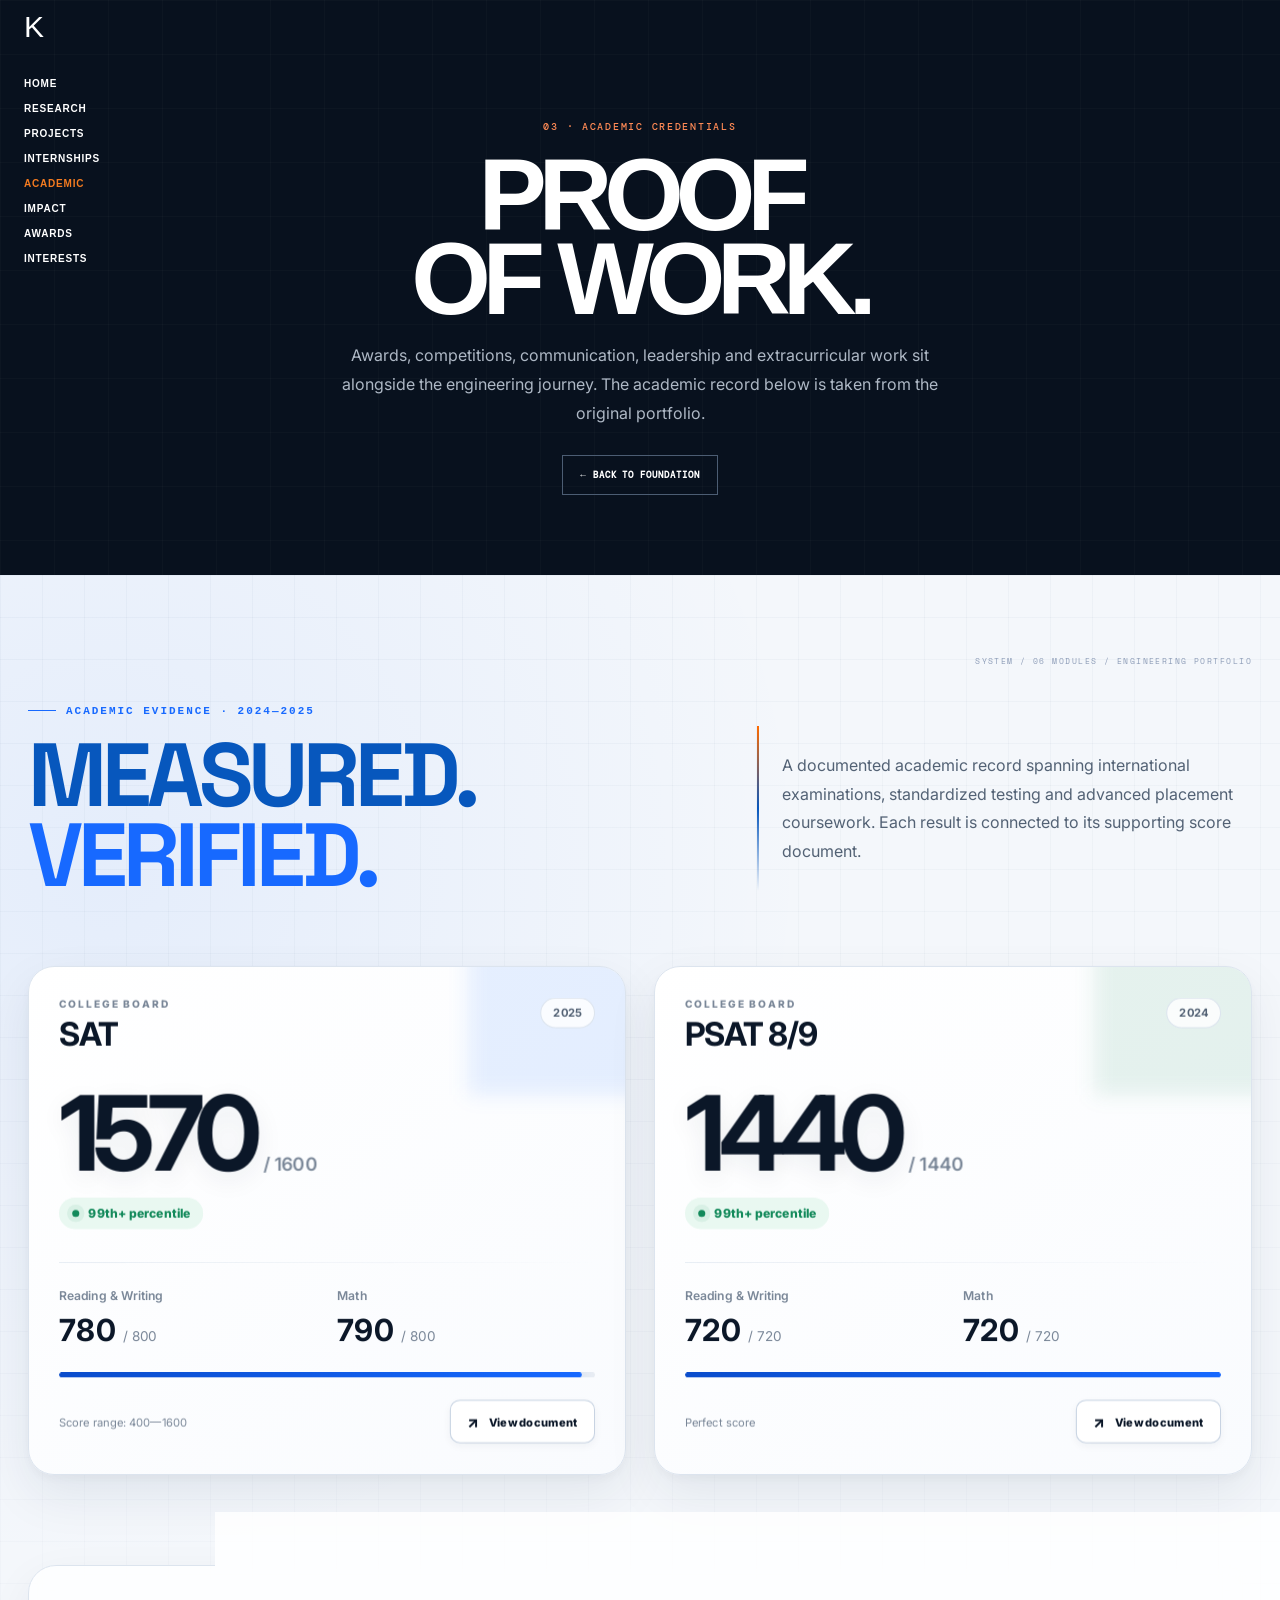
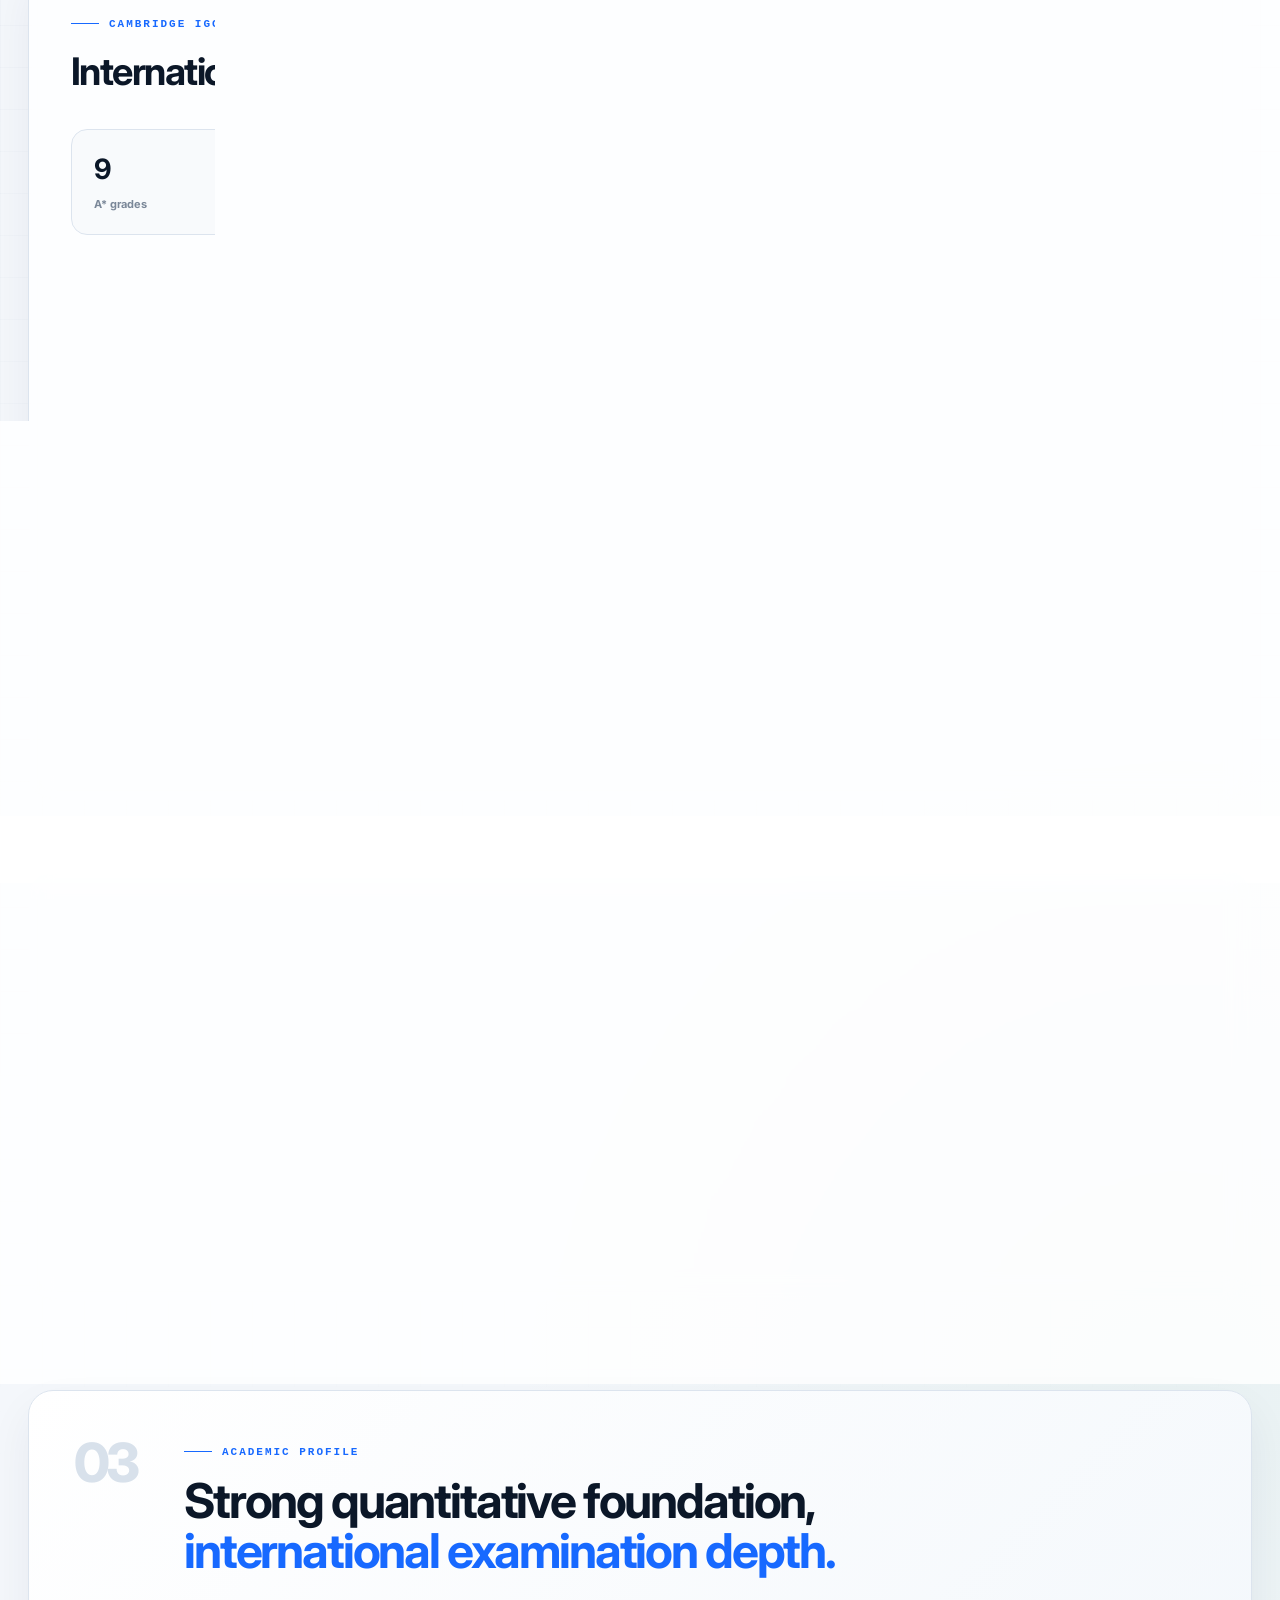
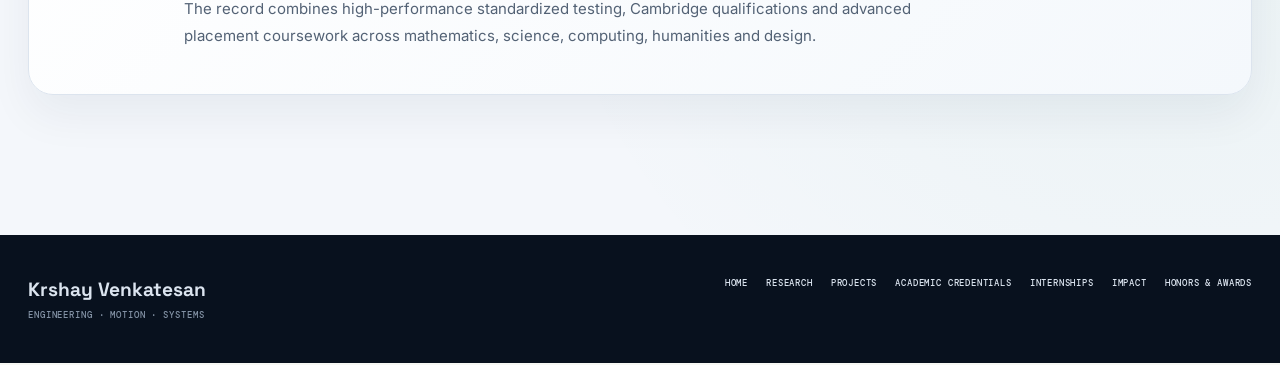
==== commit 6a31e7f0: "Add files via upload" ====
--- a/academics.html
+++ b/academics.html
@@ -1310,76 +1310,63 @@
         <div class="header-inner">
 
             <!-- BRAND -->
-            <a class="brand" href="index.html">
-
-                <span class="brand-mark">
-                    K
+            <a class="brand" href="index.html" aria-label="Krshay Venkatesan — Home" style="margin-bottom: 10px;">
+                <span class="brand-mark">K</span>
+                <span class="brand-name">
                 </span>
-
-                <span class="brand-divider"></span>
-
-                <span class="brand-info">
-                    <strong>Krshay Venkatesan</strong>
-                    <small>Engineering · Motion · Systems</small>
-                </span>
-
+                <br>
             </a>
-
-
             <!-- NAVIGATION -->
-            <nav class="main-nav">
+            <nav class="main-nav" aria-label="Primary navigation">
 
                 <a href="index.html" class="active">
-                    Home
+                    <span>HOME</span>
                 </a>
 
                 <a href="research.html">
-                    Research
+                    <span>RESEARCH</span>
                 </a>
 
                 <a href="projects.html">
-                    Projects
+                    <span>PROJECTS</span>
                 </a>
 
+                <a href="internships.html">
+                    <span>INTERNSHIPS</span>
+                </a>
+
                 <a href="academics.html">
-                    Academics
+                    <span>ACADEMIC</span>
                 </a>
 
-                <a href="internships.html">
-                    Internships
+                <a href="impact.html">
+                    <span>IMPACT</span>
                 </a>
 
-                <a href="impact.html">
-                    Impact
+                <a href="awards.html">
+                    <span>AWARDS</span>
                 </a>
 
-                <a href="awards.html">
-                    Awards
+                <a href="interests.html">
+                    <span>INTERESTS</span>
                 </a>
 
             </nav>
 
-
-            <!-- HEADER ACTION -->
-            <div class="header-actions">
-
-                <a href="Krshay_Venkatesan_CV.pdf" target="_blank" class="resume-btn">
-
-                    <span>Resume</span>
-                    <strong>↗</strong>
-
-                </a>
-
-                <button class="menu-toggle" aria-label="Open navigation"
-                    onclick="document.body.classList.toggle('menu-open')">
-
-                    <span></span>
-                    <span></span>
-                    <span></span>
-
-                </button>
-
-            </div>
+            <!-- MOBILE MENU -->
+            <button class="menu-toggle" aria-label="Open navigation" aria-expanded="false" onclick="
+                    document.body.classList.toggle('menu-open');
+                    this.setAttribute(
+                        'aria-expanded',
+                        document.body.classList.contains('menu-open')
+                    );
+                ">
+
+                <span></span>
+                <span></span>
+                <span></span>
+
+            </button>
 
         </div>
 
